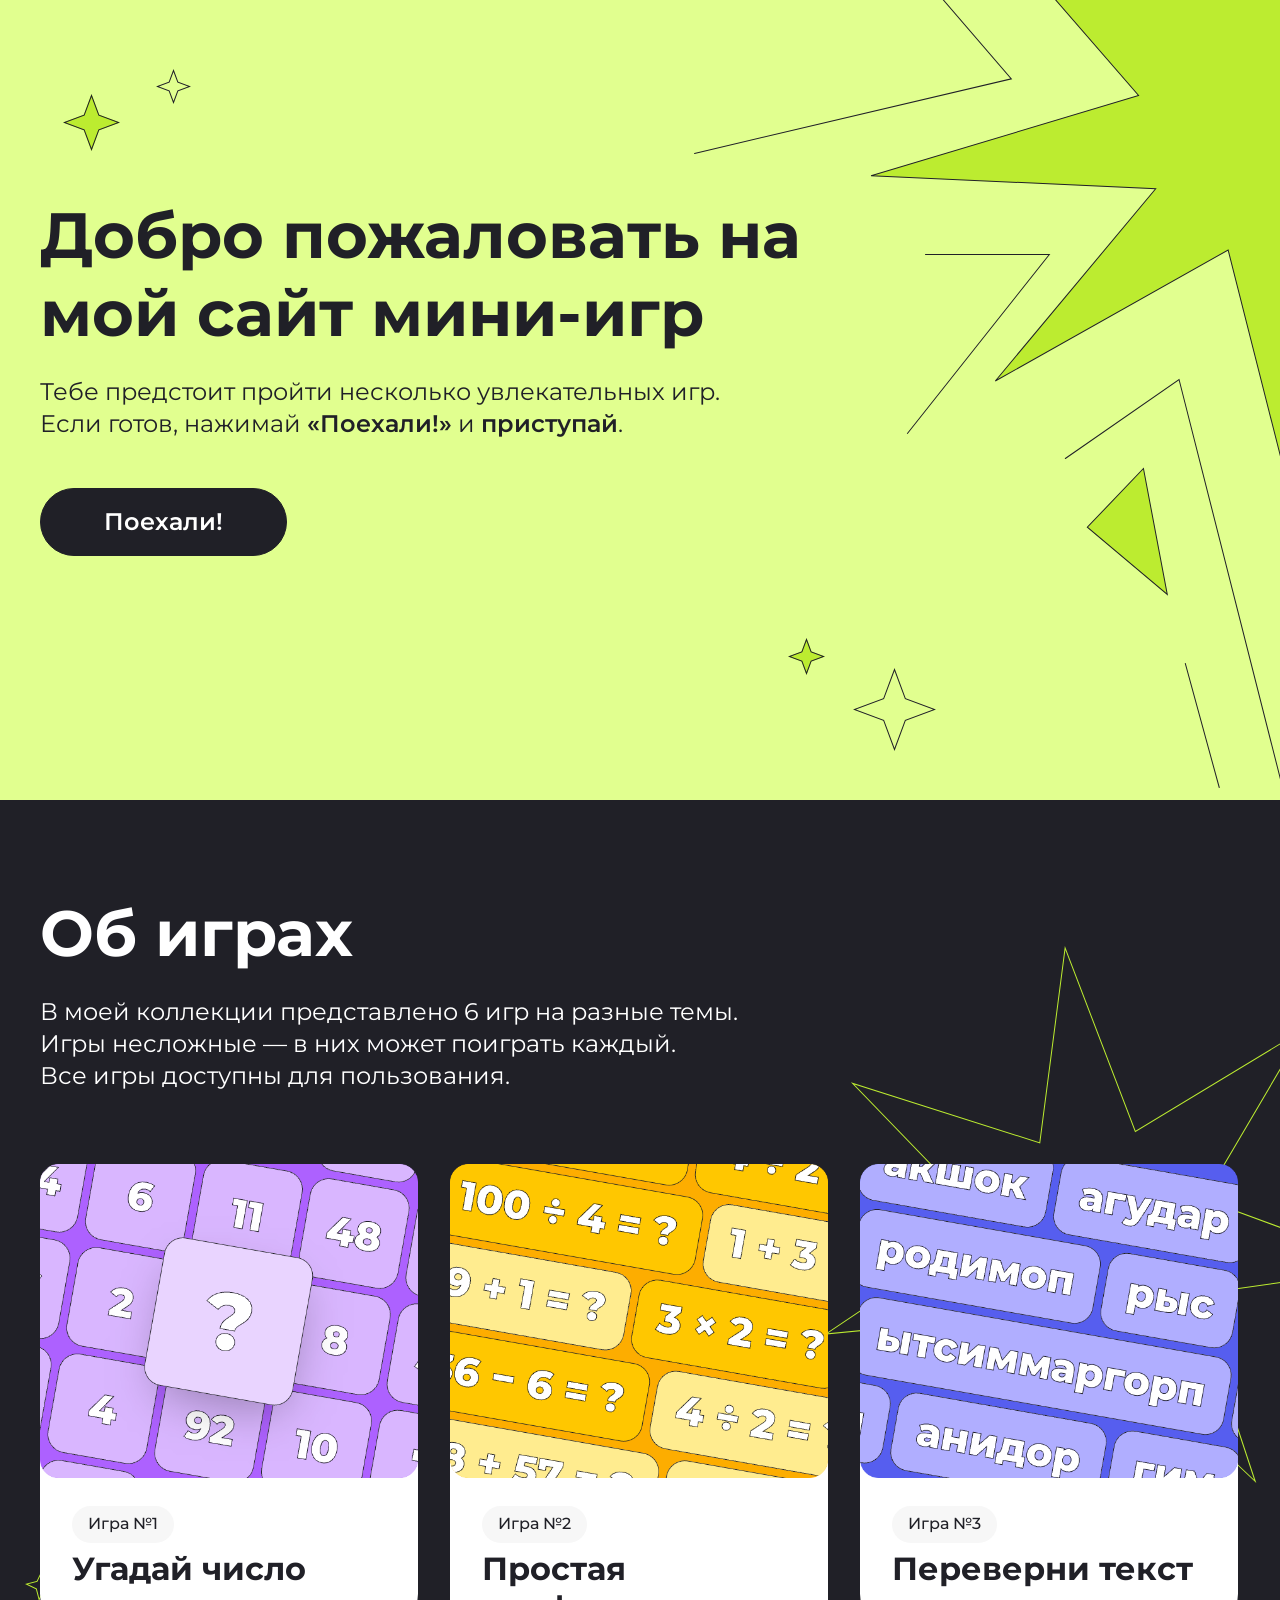
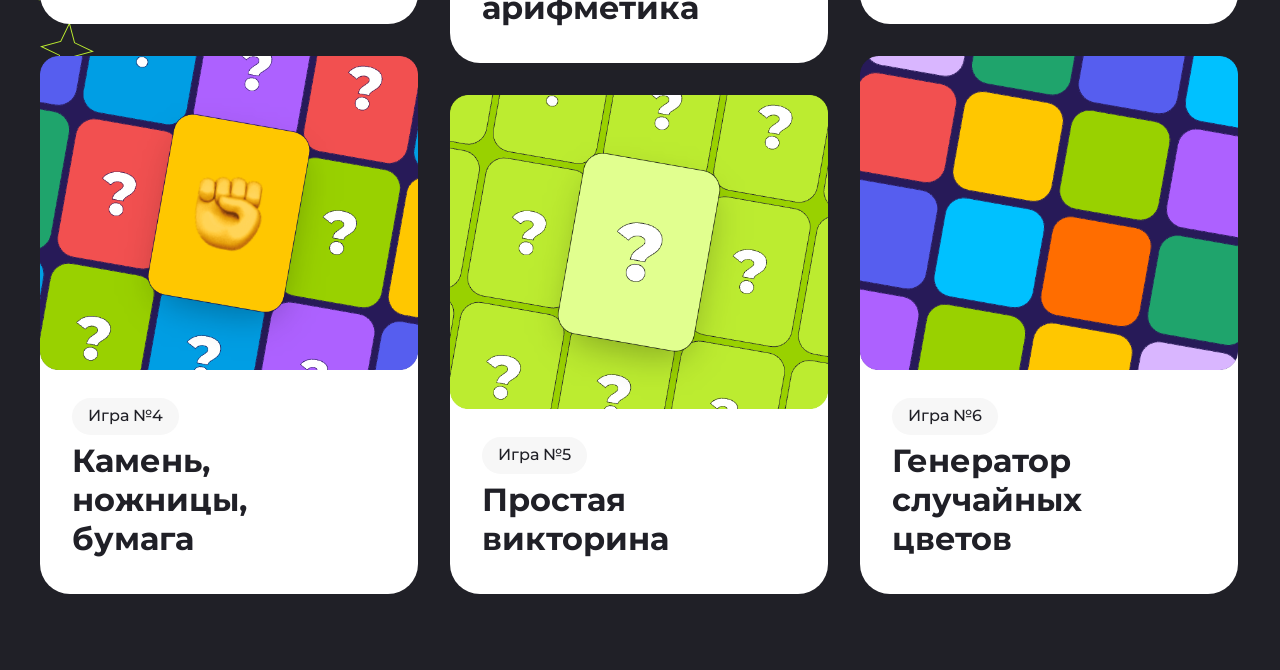
==== index.html @ 0e7d854d "Merge 9e18a3c91cc520e85c35047caecf4ea9551c7eba into f9cd251e40a423008c4b54906bd6c976915d09ab" ====
<!DOCTYPE html>
<html lang="en">

<head>
  <meta charset="UTF-8">
  <meta name="viewport" content="width=device-width, initial-scale=1.0">
  <link rel="stylesheet" type="text/css" href="./styles/style.css">
  <link href="https://fonts.googleapis.com/css2?family=Montserrat:wght@400;500;600&display=swap" rel="stylesheet">
  <title>Game-site</title>
</head>

<body>
  <section class="top center">
    <div class="top__content">
      <img class="top__content-star-1" src="./img/star-1.svg" alt="star">
      <img class="top__content-star-2" src="./img/star-2.svg" alt="star">
      <img class="top__content-star-3" src="./img/star-3.svg" alt="star">
      <img class="top__content-star-4" src="./img/star-4.svg" alt="star">
      <img class="top__content-star-5" src="./img/star-5.svg" alt="star">

      <div class="top__content-mobile">
        <img class="top__content-mobile-star-1" src="./img/mobile-star-1.svg" alt="star">
        <img class="top__content-mobile-star-2" src="./img/mobile-star-2.svg" alt="star">
        <img class="top__content-mobile-star-3" src="./img/mobile-star-3.svg" alt="star">
        <img class="top__content-mobile-star-4" src="./img/mobile-star-4.svg" alt="star">
        <img class="top__content-mobile-star-5" src="./img/mobile-star-5.svg" alt="star">
      </div>
      

      <h1 class="top__content-title">Добро пожаловать на мой сайт мини-игр</h1>
      <p class="top__content-quote">Тебе предстоит пройти несколько увлекательных игр. Если готов, нажимай
        <span class="top__content-quote-bold">«Поехали!»</span> и <span
          class="top__content-quote-bold">приступай</span>.
      </p>
      <div class="top__content-button-container">
        <a class="top__content-button" href="#about-games"> Поехали!</a>
      </div>
    </div>
  </section>

  <section class="about-games center" id="about-games">
    <div class="about-games-star-container">
      <img class="about-games-star-1" src="./img/star-6.svg" alt="star">
      <img class="about-games-star-2" src="./img/star-7.svg" alt="star">
      <img class="about-games-star-3" src="./img/star-8.svg" alt="star">
    </div>


    <div class="about-games__content">
      <h1 class="about-games__content-title">Об играх</h1>
      <p class="about-games__content-quote">В моей коллекции представлено 6 игр на разные темы.<br> Игры несложные — в
        них может поиграть каждый. <br>Все игры доступны для пользования. </p>
      <div class="about-games__cards-container">
        <div class="about-games__cards-container-top">
          <a href="#">
            <article class="about-games__cards-container-item">
              <img class="about-games__cards-container-item-img" src="./img/card-1.png" alt="Image for game card">
              <div class="about-games__cards-container-item-content-container">
                <span class="about-games__cards-container-item-button">Игра №1</span>
                <h3 class="about-games__cards-container-item-title">Угадай число</h3>
              </div>
            </article>
          </a>
          <a href="#">
            <article class="about-games__cards-container-item">
              <img class="about-games__cards-container-item-img" src="./img/card-2.png" alt="Image for game card">
              <div class="about-games__cards-container-item-content-container">
                <span class="about-games__cards-container-item-button">Игра №2</span>
                <h3 class="about-games__cards-container-item-title">Простая арифметика</h3>
              </div>
            </article>
          </a>
          <a href="#">
            <article class="about-games__cards-container-item">
              <img class="about-games__cards-container-item-img" src="./img/card-3.png" alt="Image for game card">
              <div class="about-games__cards-container-item-content-container">
                <span class="about-games__cards-container-item-button">Игра №3</span>
                <h3 class="about-games__cards-container-item-title">Переверни текст</h3>
              </div>
            </article>
          </a>
        </div>
        <div class="about-games__cards-container-bottom">
          <a href="#">
            <article class="about-games__cards-container-item">
              <img class="about-games__cards-container-item-img" src="./img/card-4.png" alt="Image for game card">
              <div class="about-games__cards-container-item-content-container">
                <span class="about-games__cards-container-item-button">Игра №4</span>
                <h3 class="about-games__cards-container-item-title">Камень,<br> ножницы,<br> бумага</h3>
              </div>
            </article>
          </a>
          <a href="#">
            <article class="about-games__cards-container-item">
              <img class="about-games__cards-container-item-img" src="./img/card-5.png" alt="Image for game card">
              <div class="about-games__cards-container-item-content-container">
                <span class="about-games__cards-container-item-button">Игра №5</span>
                <h3 class="about-games__cards-container-item-title">Простая викторина</h3>
              </div>
            </article>
          </a>
          <a href="#">
            <article class="about-games__cards-container-item">
              <img class="about-games__cards-container-item-img" src="./img/card-6.png" alt="Image for game card">
              <div class="about-games__cards-container-item-content-container">
                <span class="about-games__cards-container-item-button">Игра №6</span>
                <h3 class="about-games__cards-container-item-title">Генератор случайных <br>цветов</h3>
              </div>
            </article>
          </a>
        </div>

      </div>
    </div>

  </section>

</body>

</html>
---- styles/style.css ----
* {
  margin: 0;
  padding: 0;
}

body {
  font-family: "Montserrat", sans-serif;
  overflow-x: hidden;
}

.top {
  background-color: rgb(225, 255, 143);
  background-repeat: no-repeat;
  background-position: center;
  background-size: cover;
  height: 800px;
  overflow: auto;
}
.top__content {
  margin-top: 196px;
  width: 768px;
}
.top__content-mobile {
  display: none;
}
.top__content-star-1 {
  position: absolute;
  left: 156px;
  top: 69px;
}
.top__content-star-2 {
  position: absolute;
  left: 63px;
  top: 94px;
}
.top__content-star-3 {
  position: absolute;
  right: 455px;
  bottom: 225px;
}
.top__content-star-4 {
  position: absolute;
  right: 344px;
  bottom: 149px;
}
.top__content-star-5 {
  position: absolute;
  right: -488px;
  top: -333.46px;
}
.top__content-title {
  color: rgb(32, 32, 39);
  font-size: 64px;
  font-weight: 700;
  line-height: 78px;
  letter-spacing: 0px;
  text-align: left;
}
.top__content-quote {
  width: 720px;
  margin-top: 24px;
  color: rgb(32, 32, 39);
  font-size: 24px;
  font-weight: 400;
  line-height: 32px;
  letter-spacing: 0px;
  text-align: left;
}
.top__content-quote-bold {
  font-weight: 600;
}
.top__content-button-container {
  box-sizing: border-box;
  margin-top: 48px;
  width: 247px;
  border: 1px solid rgb(32, 32, 39);
  border-radius: 60px;
  background: rgb(32, 32, 39);
  padding-left: 28px;
  padding-top: 16px;
  padding-right: 28px;
  padding-bottom: 16px;
  display: flex;
  justify-content: center;
  align-items: center;
}
.top__content-button {
  color: rgb(255, 255, 255);
  font-size: 24px;
  font-weight: 600;
  line-height: 141.69%;
  letter-spacing: 0%;
  text-align: center;
  text-decoration: none;
  transition: background-color 0.3s ease, color 0.3s ease;
}
.top__content-button-container:hover {
  background-color: white;
  cursor: url("../img//cursor.svg"), pointer;
}
.top__content-button-container:hover .top__content-button {
  color: black;
}

.center {
  padding-left: calc(50% - 600px);
  padding-right: calc(50% - 600px);
}

.about-games {
  background-color: rgb(32, 32, 39);
  height: 1470px;
  overflow: auto;
}
.about-games-star-container {
  z-index: -2;
}
.about-games-star-1 {
  position: absolute;
  left: 25px;
  top: 1570px;
}
.about-games-star-2 {
  position: absolute;
  left: 40px;
  top: 1622px;
}
.about-games-star-3 {
  position: absolute;
  right: -110px;
  top: 946px;
}
.about-games__content-title {
  margin-top: 94px;
  color: rgb(255, 255, 255);
  font-size: 64px;
  font-weight: 700;
  line-height: 78px;
  letter-spacing: 0px;
  text-align: left;
}
.about-games__content-quote {
  margin-top: 24px;
  width: 788px;
  color: rgb(255, 255, 255);
  font-size: 24px;
  font-weight: 400;
  line-height: 32px;
  letter-spacing: 0px;
  text-align: left;
}
.about-games__cards-container {
  margin-top: 72px;
  display: flex;
  flex-direction: column;
  justify-content: space-between;
  z-index: 2;
  position: relative;
}
.about-games__cards-container-top {
  display: flex;
  flex-direction: row;
  -moz-column-gap: 32px;
       column-gap: 32px;
  align-items: flex-start;
}
.about-games__cards-container-bottom {
  margin-top: -7px;
  display: flex;
  flex-direction: row;
  -moz-column-gap: 32px;
       column-gap: 32px;
  align-items: flex-end;
}
.about-games__cards-container a {
  text-decoration: none;
}
.about-games__cards-container-item {
  width: 378px;
  border-radius: 30px;
  background-color: white;
  transition: transform 0.3s ease;
}
.about-games__cards-container-item-img {
  width: 378px;
  height: 314px;
}
.about-games__cards-container-item-content-container {
  padding: 32px 32px 36px 32px;
}
.about-games__cards-container-item-button {
  height: 36px;
  box-sizing: border-box;
  border-radius: 52.58px;
  background: rgb(247, 247, 247);
  padding: 8px 16px 10px 16px;
  border: none;
  color: rgb(32, 32, 39);
  font-family: inherit;
  font-size: 16px;
  font-weight: 500;
  line-height: 110%;
  letter-spacing: 0px;
  align-items: center;
}
.about-games__cards-container-item-title {
  margin-top: 16px;
  color: rgb(32, 32, 39);
  font-size: 32px;
  font-weight: 700;
  line-height: 39px;
  letter-spacing: 0px;
  text-align: left;
}
.about-games__cards-container-item:hover {
  transform: scale(1.05);
  z-index: 3;
}

@media (max-width: 767px) {
  .center {
    padding-left: 16px;
    padding-right: 16px;
  }
  .top {
    height: 700px;
    display: flex;
    justify-content: center;
    margin-top: 0;
    position: relative;
    overflow-x: hidden;
  }
  .top__content {
    width: 343px;
    display: flex;
    flex-direction: column;
    align-items: center;
    margin-top: 147px;
  }
  .top__content-mobile {
    display: block;
  }
  .top__content-mobile-star-1 {
    position: absolute;
    left: 37px;
    top: 97px;
  }
  .top__content-mobile-star-2 {
    position: absolute;
    left: 91px;
    top: 64px;
  }
  .top__content-mobile-star-3 {
    position: absolute;
    right: 86px;
    bottom: 125px;
  }
  .top__content-mobile-star-4 {
    position: absolute;
    right: 34px;
    bottom: 79px;
  }
  .top__content-mobile-star-5 {
    position: absolute;
    right: -86px;
    top: -86px;
  }
  .top__content-button-container {
    margin-top: 36px;
  }
  .top__content-star-1 {
    display: none;
  }
  .top__content-star-2 {
    display: none;
  }
  .top__content-star-3 {
    display: none;
  }
  .top__content-star-4 {
    display: none;
  }
  .top__content-star-5 {
    display: none;
  }
  .top__content-title {
    width: 262px;
    color: rgb(32, 32, 39);
    font-size: 40px;
    font-weight: 700;
    line-height: 49px;
    letter-spacing: 0px;
    text-align: center;
  }
  .top__content-quote {
    width: 296px;
    color: rgb(32, 32, 39);
    font-size: 16px;
    font-weight: 400;
    line-height: 20px;
    letter-spacing: 0px;
    text-align: center;
  }
  .top__content-button-container {
    width: 285px;
  }
  .top__content-button {
    color: rgb(255, 255, 255);
    font-size: 16px;
    font-weight: 600;
    line-height: 141.69%;
    letter-spacing: 0%;
    text-align: center;
  }
  .about-games {
    display: none;
  }
}/*# sourceMappingURL=style.css.map */
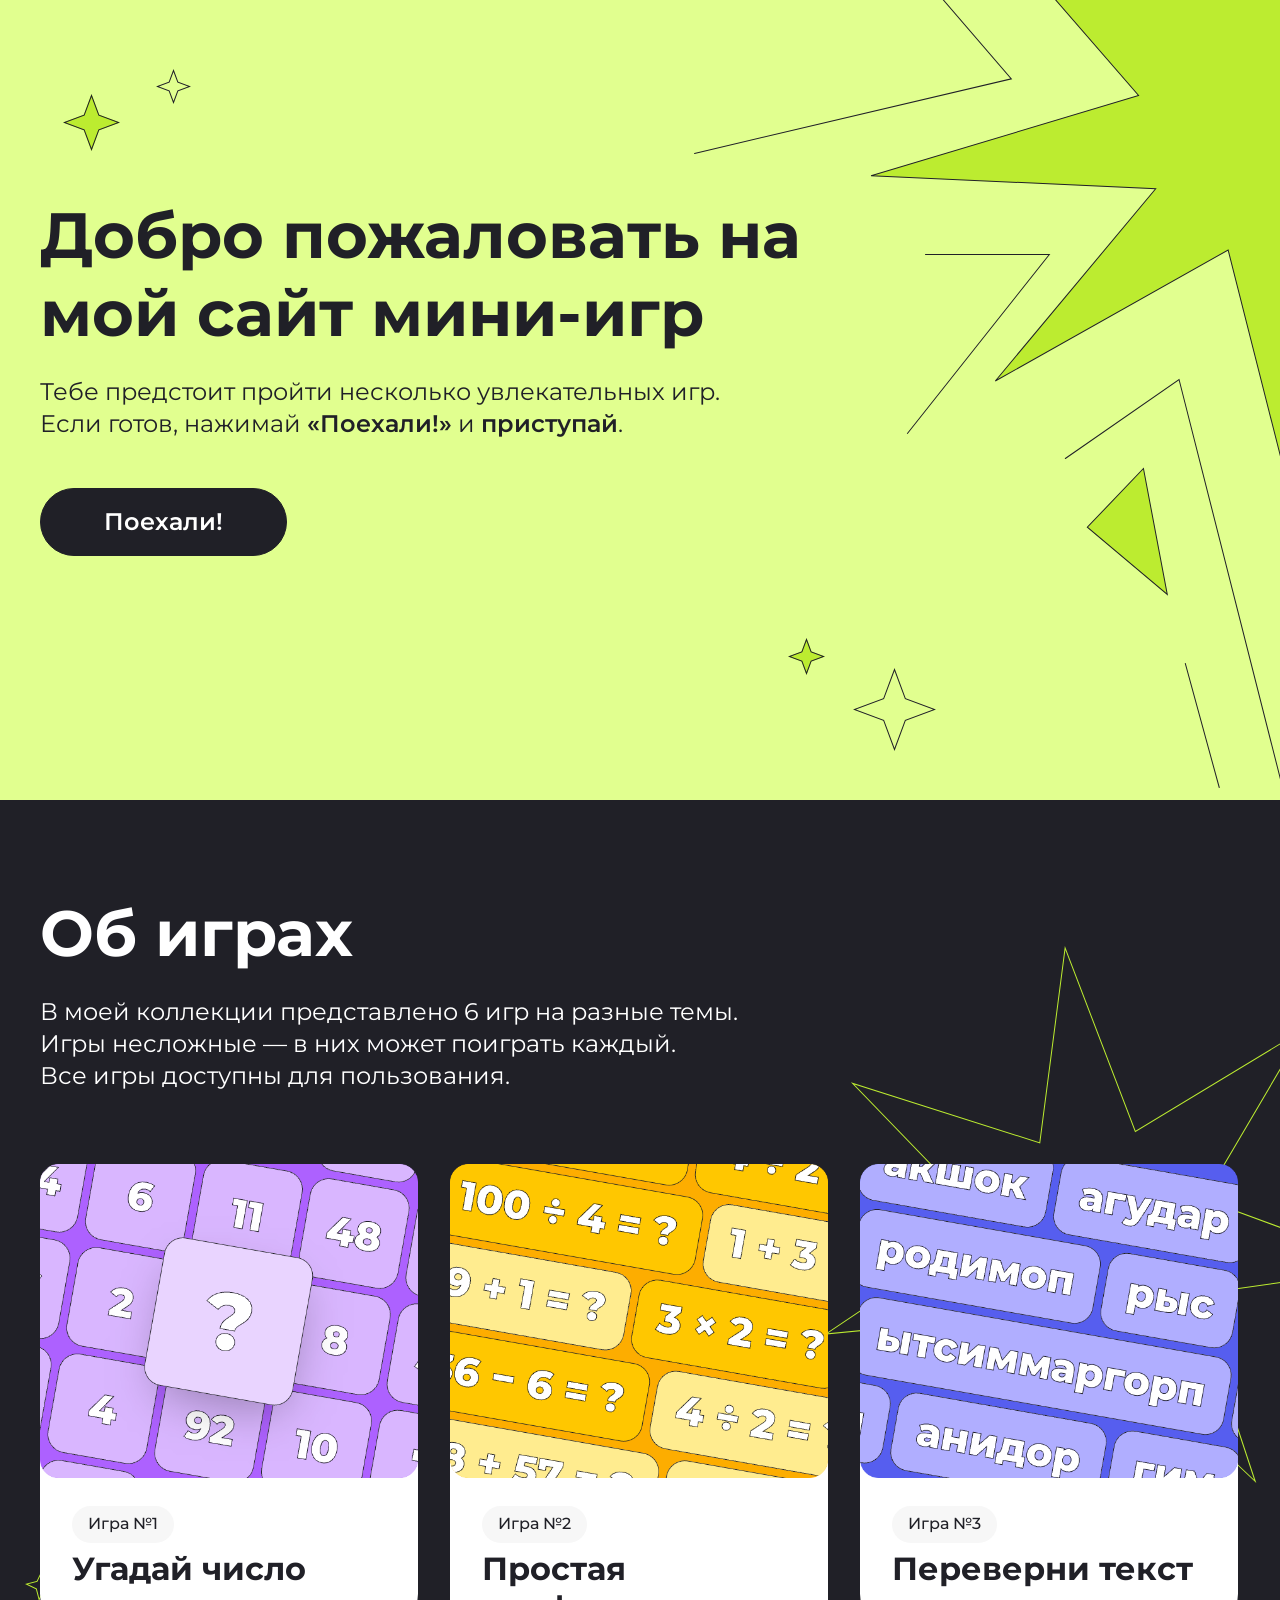
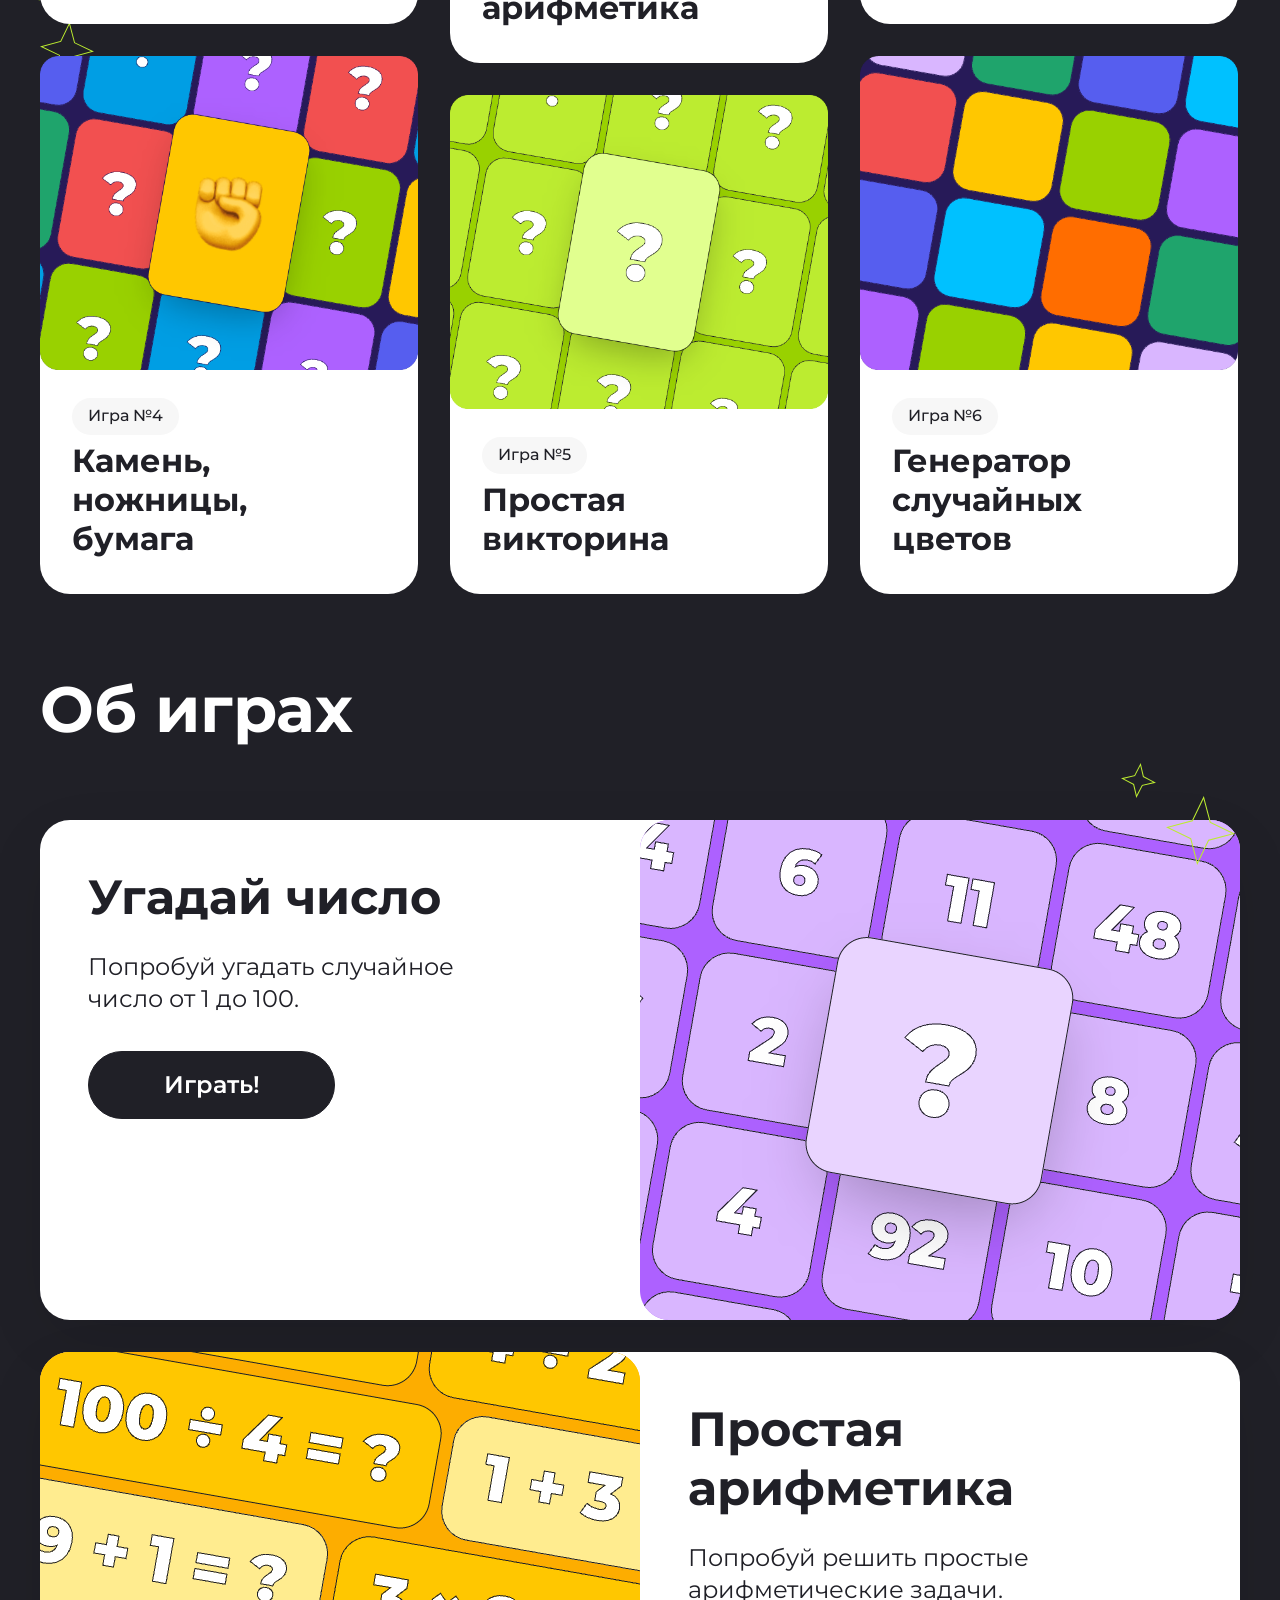
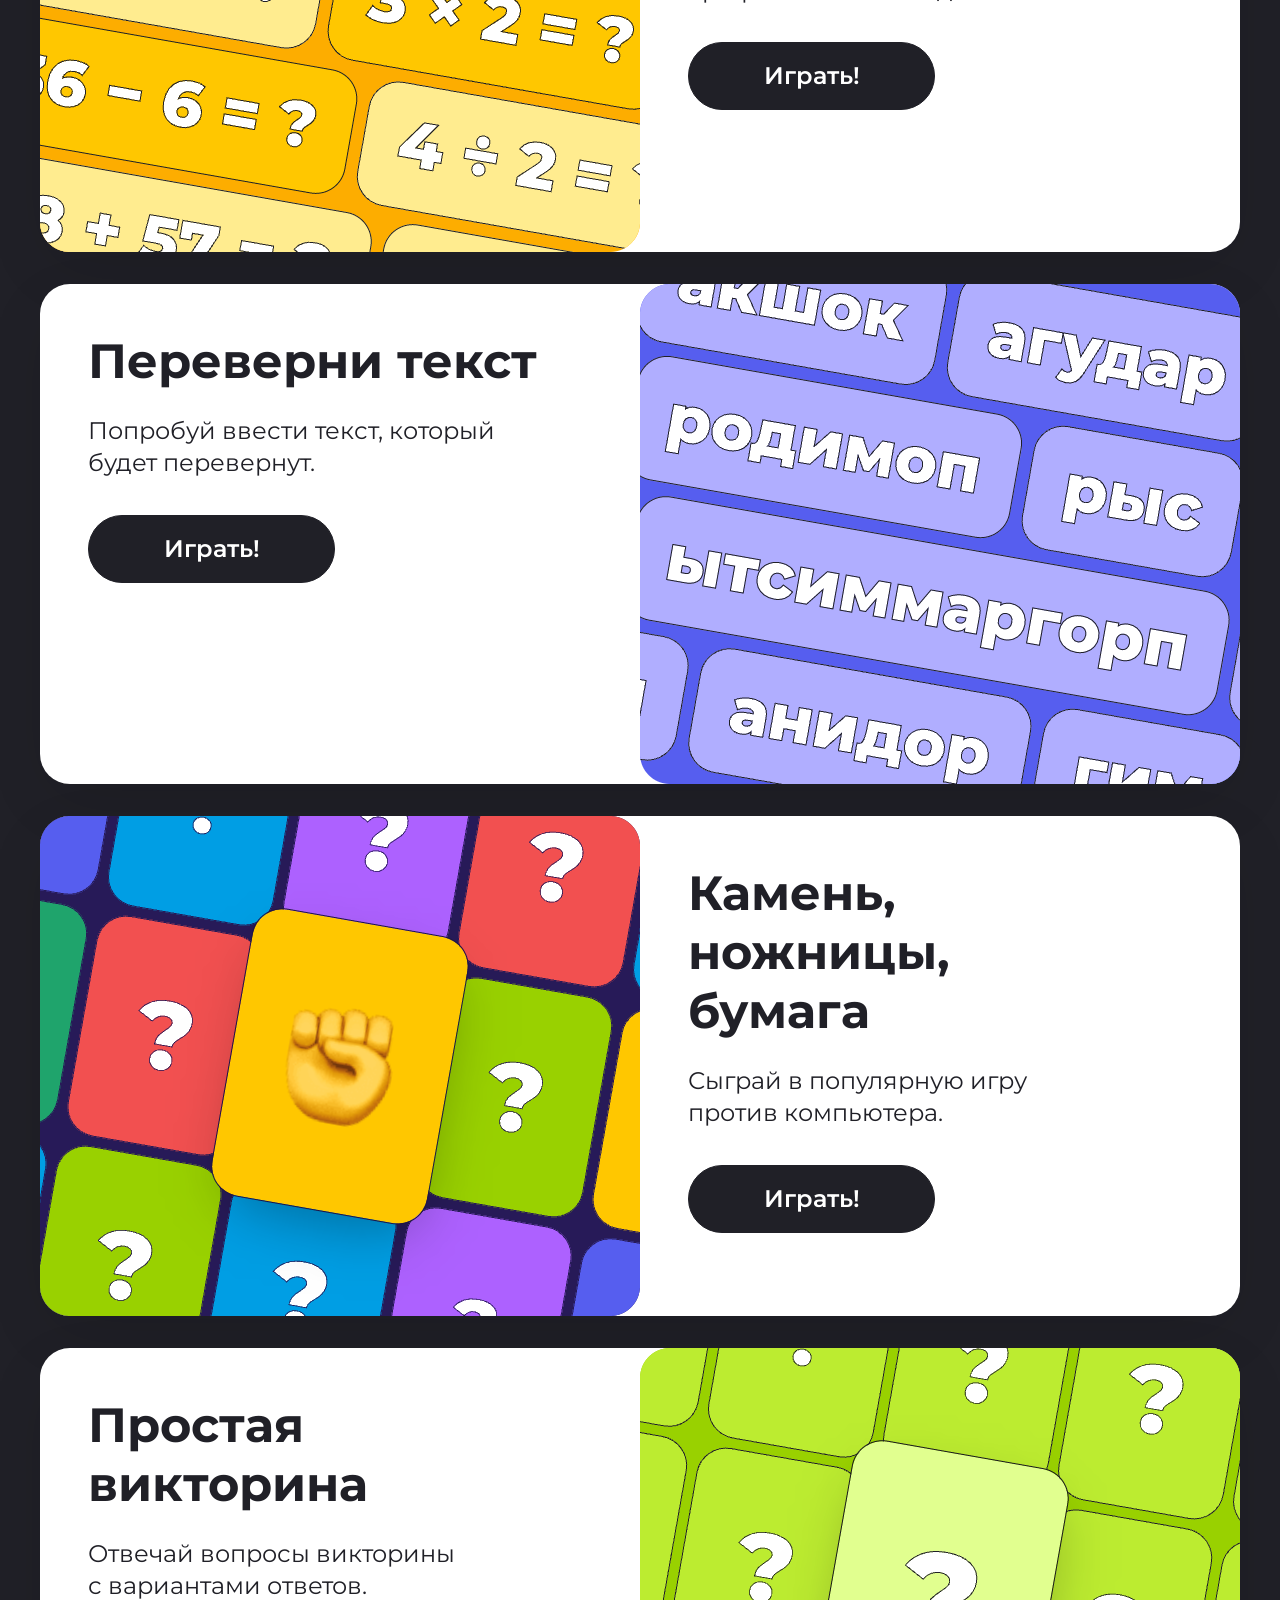
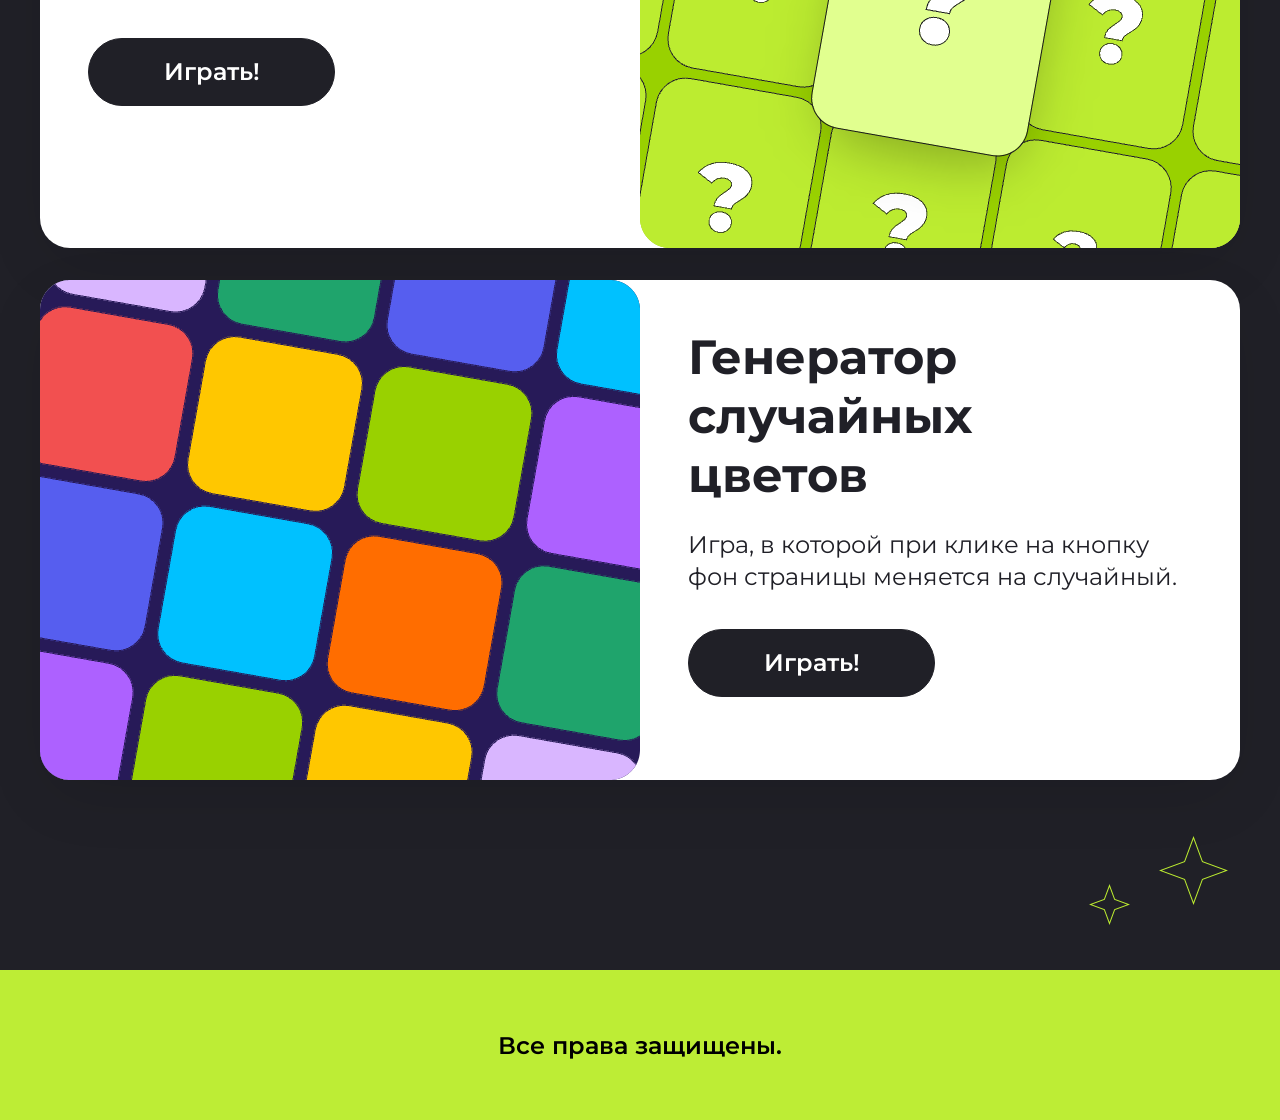
==== commit e0d0935b: "Merge d1a90ffe8132e8b745bcd722f481a5a4e653f0f1 into f9cd251e40a423008c4b54906bd6c976915d09ab" ====
--- a/index.html
+++ b/index.html
@@ -25,7 +25,7 @@
         <img class="top__content-mobile-star-4" src="./img/mobile-star-4.svg" alt="star">
         <img class="top__content-mobile-star-5" src="./img/mobile-star-5.svg" alt="star">
       </div>
-      
+
 
       <h1 class="top__content-title">Добро пожаловать на мой сайт мини-игр</h1>
       <p class="top__content-quote">Тебе предстоит пройти несколько увлекательных игр. Если готов, нажимай
@@ -52,7 +52,7 @@
         них может поиграть каждый. <br>Все игры доступны для пользования. </p>
       <div class="about-games__cards-container">
         <div class="about-games__cards-container-top">
-          <a href="#">
+          <a href="#guess-the-number">
             <article class="about-games__cards-container-item">
               <img class="about-games__cards-container-item-img" src="./img/card-1.png" alt="Image for game card">
               <div class="about-games__cards-container-item-content-container">
@@ -61,7 +61,9 @@
               </div>
             </article>
           </a>
-          <a href="#">
+
+
+          <a href="#simple-arithmetic">
             <article class="about-games__cards-container-item">
               <img class="about-games__cards-container-item-img" src="./img/card-2.png" alt="Image for game card">
               <div class="about-games__cards-container-item-content-container">
@@ -70,7 +72,9 @@
               </div>
             </article>
           </a>
-          <a href="#">
+
+
+          <a href="#reverse-text">
             <article class="about-games__cards-container-item">
               <img class="about-games__cards-container-item-img" src="./img/card-3.png" alt="Image for game card">
               <div class="about-games__cards-container-item-content-container">
@@ -80,8 +84,10 @@
             </article>
           </a>
         </div>
+
+
         <div class="about-games__cards-container-bottom">
-          <a href="#">
+          <a href="#rock-paper-scissors">
             <article class="about-games__cards-container-item">
               <img class="about-games__cards-container-item-img" src="./img/card-4.png" alt="Image for game card">
               <div class="about-games__cards-container-item-content-container">
@@ -90,7 +96,9 @@
               </div>
             </article>
           </a>
-          <a href="#">
+
+
+          <a href="#simple-quiz">
             <article class="about-games__cards-container-item">
               <img class="about-games__cards-container-item-img" src="./img/card-5.png" alt="Image for game card">
               <div class="about-games__cards-container-item-content-container">
@@ -99,7 +107,9 @@
               </div>
             </article>
           </a>
-          <a href="#">
+
+
+          <a href="#color-generator">
             <article class="about-games__cards-container-item">
               <img class="about-games__cards-container-item-img" src="./img/card-6.png" alt="Image for game card">
               <div class="about-games__cards-container-item-content-container">
@@ -115,6 +125,99 @@
 
   </section>
 
+  <section class="mini-games center">
+
+
+       <img class="mini-games-star-1" src="./img/star-9.svg" alt="star">
+      <img class="mini-games-star-2" src="./img/star-10.svg" alt="star">
+      <img class="mini-games-star-3" src="./img/star-11.svg" alt="star">
+      <img class="mini-games-star-4" src="./img/star-12.svg" alt="star">
+
+    <h1 class="mini-games__content-title">Об играх</h1>
+    <div class="mini-games__cards-container">
+
+
+      <article class="mini-games__cards-container-item" id="guess-the-number">
+        <div class="mini-games__cards-container-item-content">
+          <h2 class="mini-games__cards-container-item-content-title">Угадай число</h2>
+          <span class="mini-games__cards-container-item-content-description">Попробуй угадать случайное<br> число от 1
+            до 100.</span>
+          <div class="mini-games__cards-container-item-content-button-container">
+            <a class="mini-games__cards-container-item-content-button" href="#about-games">Играть!</a>
+          </div>
+        </div>
+        <img class="mini-games__cards-container-item-img" src="./img/card-1.png" alt="Image for game card">
+      </article>
+
+
+       <article class="mini-games__cards-container-item card-content-right" id="simple-arithmetic">
+        <div class="mini-games__cards-container-item-content">
+          <h2 class="mini-games__cards-container-item-content-title">Простая<br>арифметика</h2>
+          <span class="mini-games__cards-container-item-content-description">Попробуй решить простые<br>арифметические задачи.</span>
+          <div class="mini-games__cards-container-item-content-button-container">
+            <a class="mini-games__cards-container-item-content-button" href="#about-games">Играть!</a>
+          </div>
+        </div>
+        <img class="mini-games__cards-container-item-img" src="./img/card-2.png" alt="Image for game card">
+      </article>
+
+
+       <article class="mini-games__cards-container-item" id="reverse-text">
+        <div class="mini-games__cards-container-item-content">
+          <h2 class="mini-games__cards-container-item-content-title">Переверни текст</h2>
+          <span class="mini-games__cards-container-item-content-description">Попробуй ввести текст, который<br> будет перевернут.</span>
+          <div class="mini-games__cards-container-item-content-button-container">
+            <a class="mini-games__cards-container-item-content-button" href="#about-games">Играть!</a>
+          </div>
+        </div>
+        <img class="mini-games__cards-container-item-img" src="./img/card-3.png" alt="Image for game card">
+      </article>
+
+
+      <article class="mini-games__cards-container-item" id="rock-paper-scissors">
+        <div class="mini-games__cards-container-item-content">
+          <h2 class="mini-games__cards-container-item-content-title">Камень,<br>ножницы,<br>бумага</h2>
+          <span class="mini-games__cards-container-item-content-description">Сыграй в популярную игру<br>против компьютера.</span>
+          <div class="mini-games__cards-container-item-content-button-container">
+            <a class="mini-games__cards-container-item-content-button" href="#about-games">Играть!</a>
+          </div>
+        </div>
+        <img class="mini-games__cards-container-item-img" src="./img/card-4.png" alt="Image for game card">
+      </article>
+
+
+       <article class="mini-games__cards-container-item" id="simple-quiz">
+        <div class="mini-games__cards-container-item-content">
+          <h2 class="mini-games__cards-container-item-content-title">Простая<br> викторина</h2>
+          <span class="mini-games__cards-container-item-content-description">Отвечай вопросы викторины<br> с вариантами ответов.</span>
+          <div class="mini-games__cards-container-item-content-button-container">
+            <a class="mini-games__cards-container-item-content-button" href="#about-games">Играть!</a>
+          </div>
+        </div>
+        <img class="mini-games__cards-container-item-img" src="./img/card-5.png" alt="Image for game card">
+      </article>
+
+
+      <article class="mini-games__cards-container-item" id="color-generator">
+        <div class="mini-games__cards-container-item-content">
+          <h2 class="mini-games__cards-container-item-content-title">Генератор<br>случайных<br>цветов</h2>
+          <span class="mini-games__cards-container-item-content-description">Игра, в которой при клике на кнопку<br>фон страницы меняется на случайный.</span>
+          <div class="mini-games__cards-container-item-content-button-container">
+            <a class="mini-games__cards-container-item-content-button" href="#about-games">Играть!</a>
+          </div>
+        </div>
+        <img class="mini-games__cards-container-item-img" src="./img/card-6.png" alt="Image for game card">
+      </article>
+
+
+    </div>
+  </section>
+
+
+  <footer class="footer">
+      <span class="footer__span">Все права защищены.</span>
+  </footer>
+
 </body>
 
 </html>
--- a/styles/style.css
+++ b/styles/style.css
@@ -217,6 +217,132 @@
   z-index: 3;
 }
 
+.mini-games {
+  background-color: rgb(32, 32, 39);
+  height: 3500px;
+  overflow: auto;
+  position: relative;
+}
+.mini-games-star-1 {
+  position: absolute;
+  right: 124px;
+  top: 93px;
+}
+.mini-games-star-2 {
+  position: absolute;
+  right: 45px;
+  top: 126px;
+}
+.mini-games-star-3 {
+  position: absolute;
+  right: 150px;
+  bottom: 45px;
+}
+.mini-games-star-4 {
+  position: absolute;
+  right: 52px;
+  bottom: 65px;
+}
+.mini-games__content-title {
+  margin-top: 46 px;
+  color: rgb(255, 255, 255);
+  font-size: 64px;
+  font-weight: 700;
+  line-height: 78px;
+  letter-spacing: 0px;
+  text-align: left;
+}
+.mini-games__cards-container {
+  margin-top: 72px;
+  display: flex;
+  flex-direction: column;
+  gap: 32px;
+}
+.mini-games__cards-container-item {
+  height: 500px;
+  background-color: white;
+  border-radius: 30px;
+  box-shadow: 0px 20px 67px -12px rgba(0, 0, 0, 0.13);
+  display: flex;
+  flex-direction: row;
+  justify-content: flex-start;
+  align-items: flex-start;
+  padding: 0px;
+}
+.mini-games__cards-container-item:nth-child(even) {
+  flex-direction: row-reverse;
+}
+.mini-games__cards-container-item-content {
+  padding: 48px;
+  width: 600px;
+  box-sizing: border-box;
+}
+.mini-games__cards-container-item-content-title {
+  color: rgb(32, 32, 39);
+  font-size: 48px;
+  font-weight: 700;
+  line-height: 59px;
+  letter-spacing: 0px;
+  text-align: left;
+  margin-bottom: 24px;
+}
+.mini-games__cards-container-item-content-description {
+  color: rgb(32, 32, 39);
+  font-size: 24px;
+  font-weight: 400;
+  line-height: 32px;
+  letter-spacing: 0px;
+  text-align: left;
+}
+.mini-games__cards-container-item-content-button-container {
+  box-sizing: border-box;
+  margin-top: 36px;
+  width: 247px;
+  border: 1px solid rgb(32, 32, 39);
+  border-radius: 60px;
+  background: rgb(32, 32, 39);
+  padding-left: 28px;
+  padding-top: 16px;
+  padding-right: 28px;
+  padding-bottom: 16px;
+  display: flex;
+  justify-content: center;
+  align-items: center;
+}
+.mini-games__cards-container-item-content-button {
+  color: rgb(255, 255, 255);
+  font-size: 24px;
+  font-weight: 600;
+  line-height: 141.69%;
+  letter-spacing: 0%;
+  text-align: center;
+  text-decoration: none;
+  transition: background-color 0.3s ease, color 0.3s ease;
+}
+.mini-games__cards-container-item-content-button-container:hover {
+  background-color: white;
+}
+.mini-games__cards-container-item-content-button-container:hover .mini-games__cards-container-item-content-button {
+  color: black;
+}
+
+.footer {
+  background: rgb(189, 237, 53);
+  height: 150px;
+  display: flex;
+  justify-content: center;
+  align-items: center;
+  text-align: center;
+}
+.footer__span {
+  color: rgb(0, 0, 0);
+  font-size: 24px;
+  font-weight: 600;
+  line-height: 29px;
+  letter-spacing: 0px;
+  text-align: center;
+}
+
 @media (max-width: 767px) {
   .center {
     padding-left: 16px;
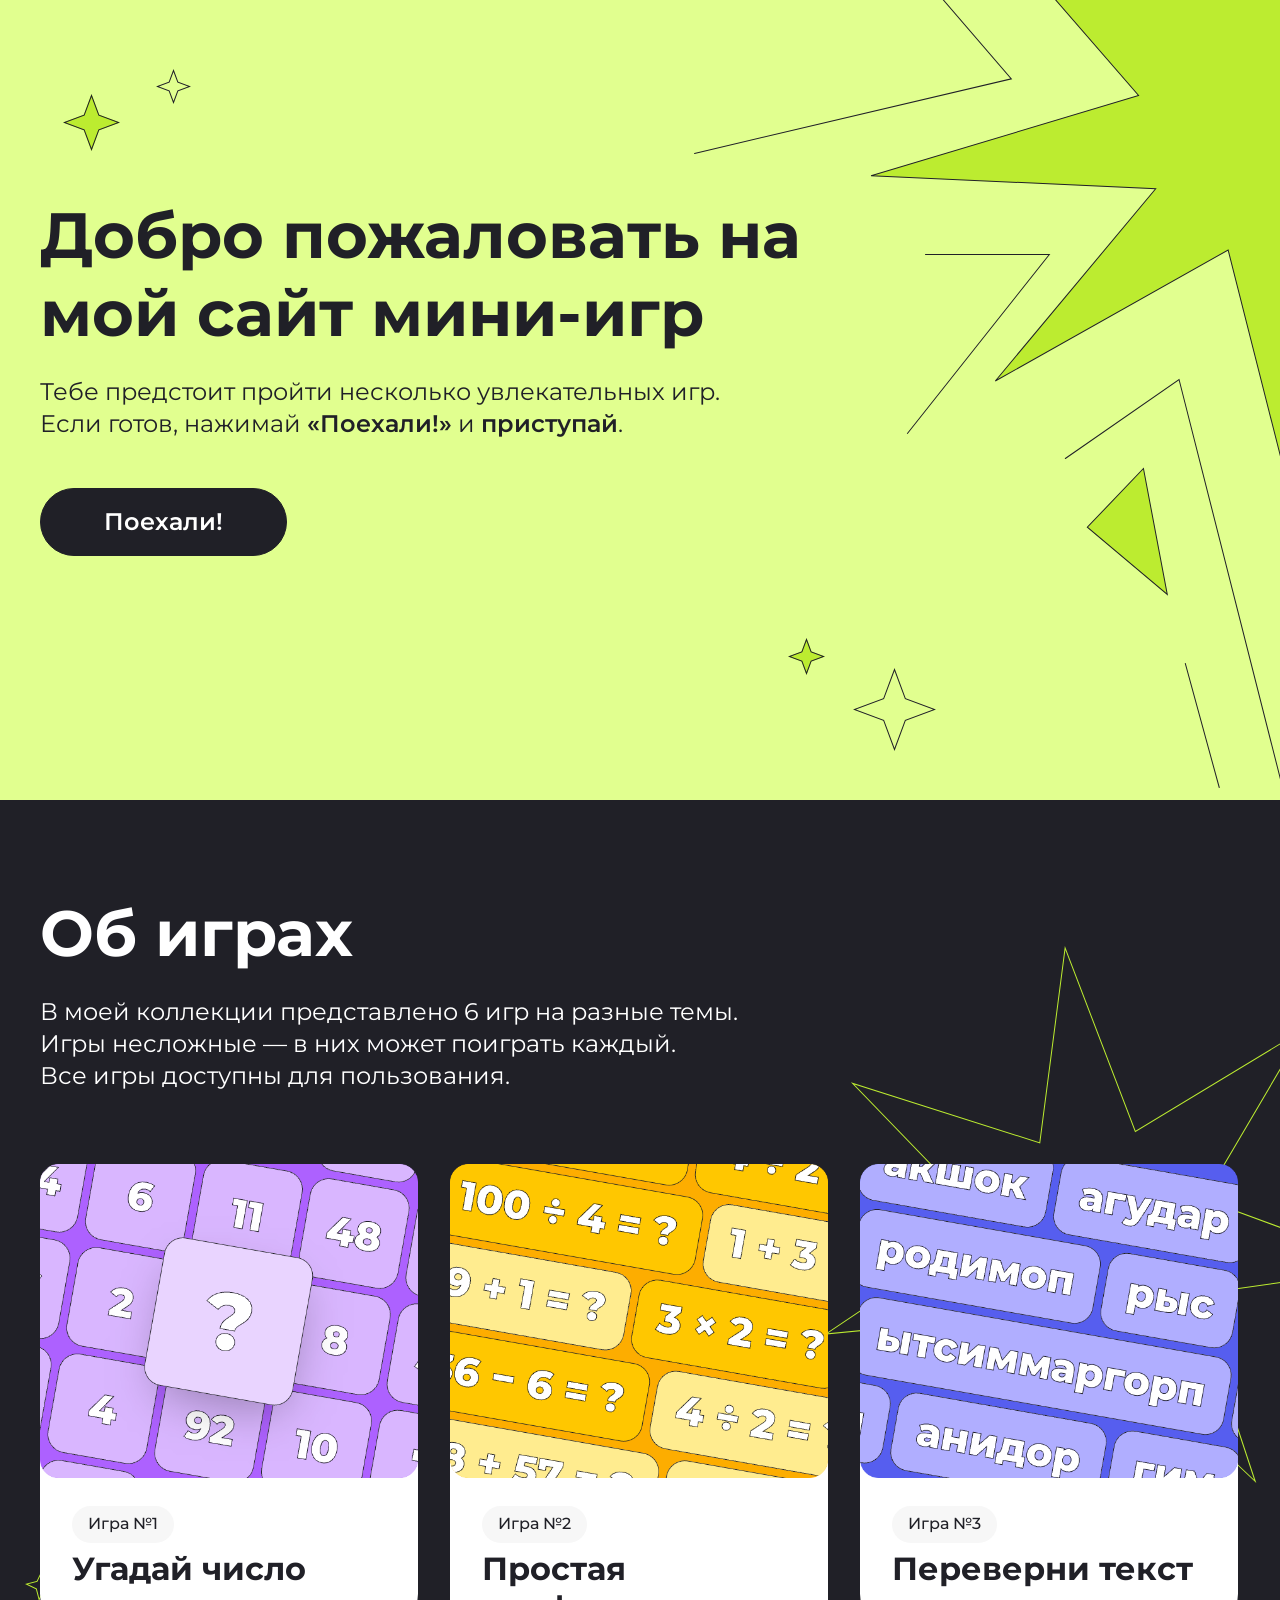
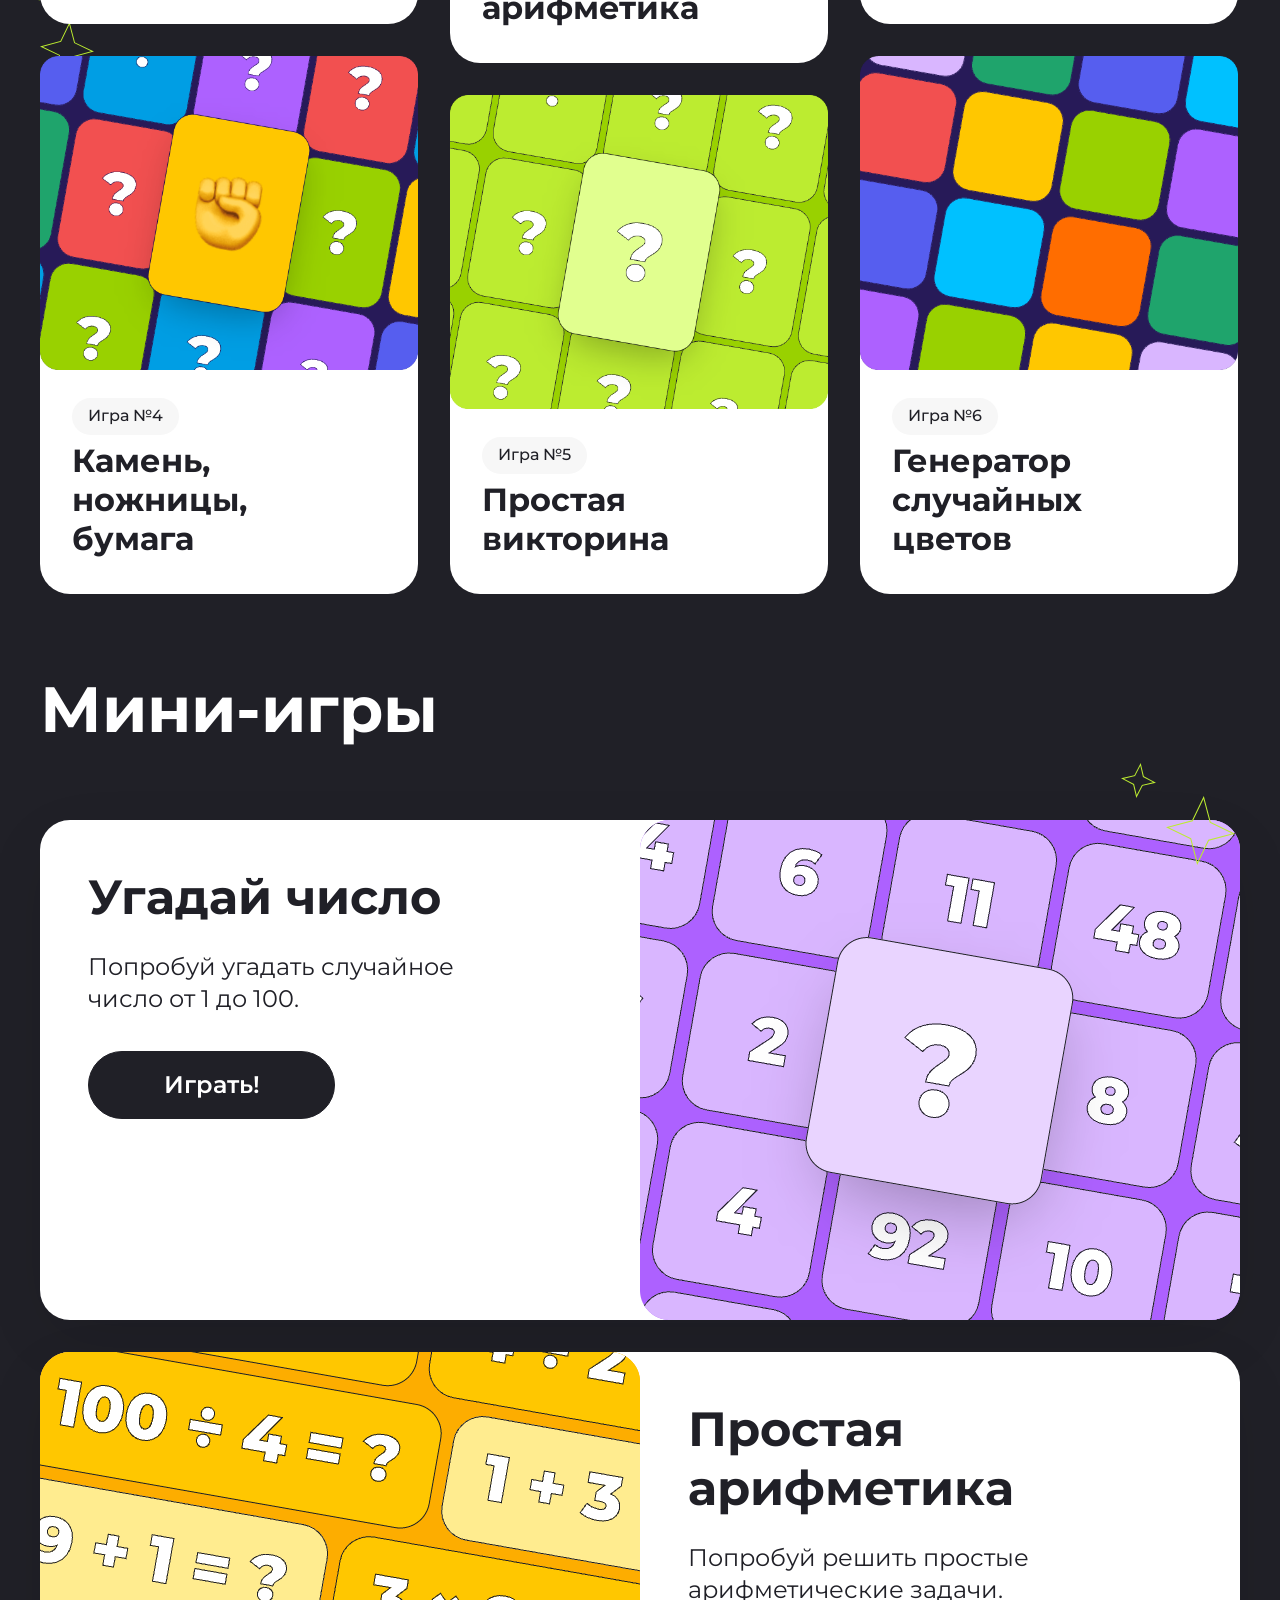
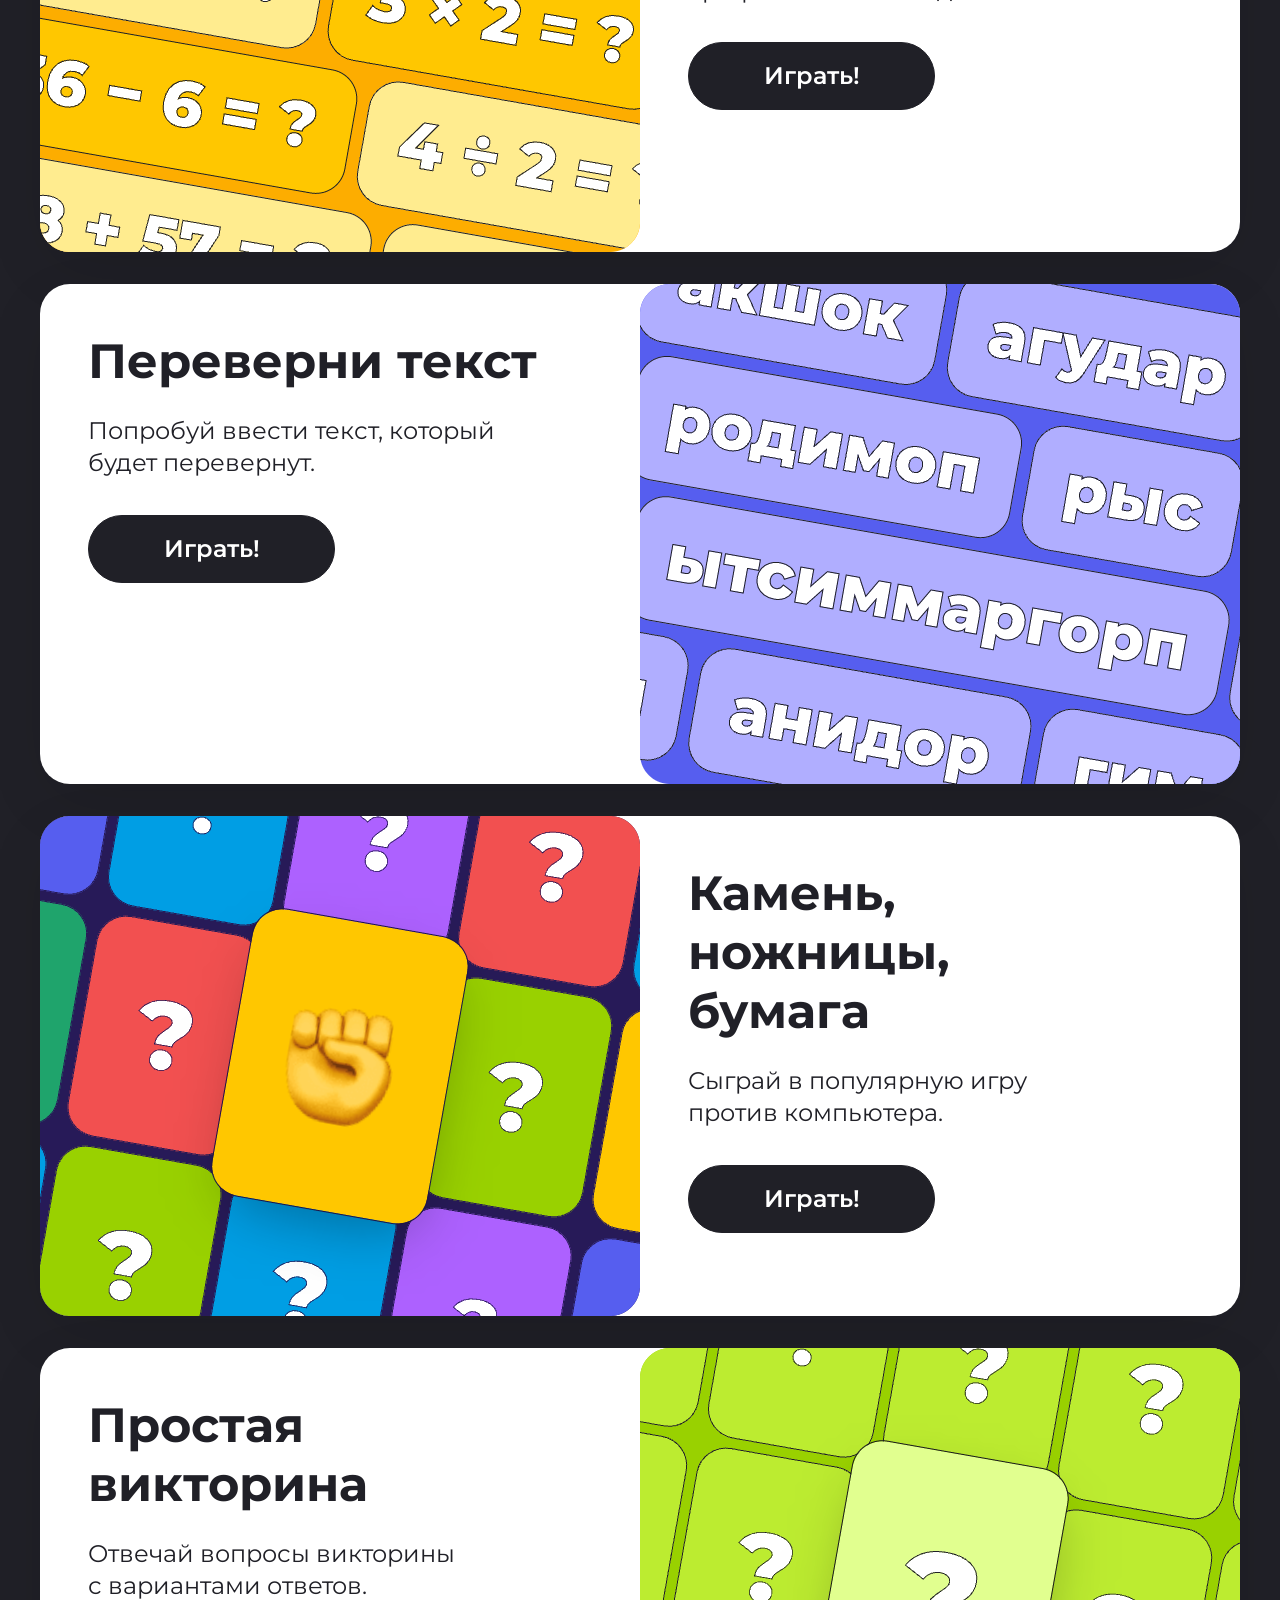
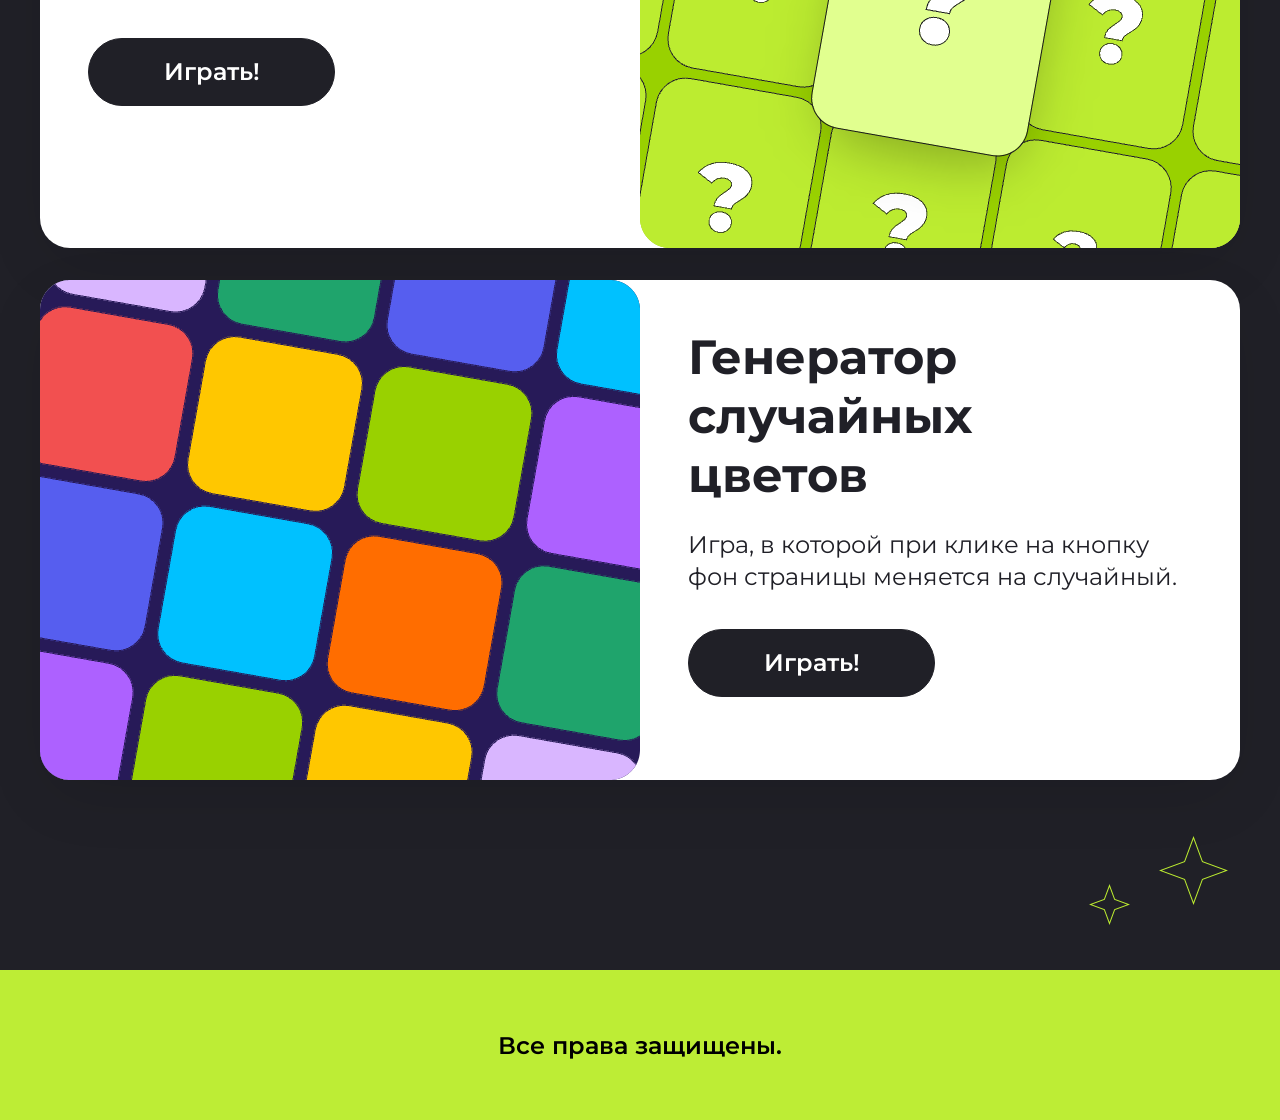
==== commit 66259eb4: "Merge 5fcda113872a855fde83abe676c6b6e41e483e93 into f9cd251e40a423008c4b54906bd6c976915d09ab" ====
--- a/index.html
+++ b/index.html
@@ -133,7 +133,7 @@
       <img class="mini-games-star-3" src="./img/star-11.svg" alt="star">
       <img class="mini-games-star-4" src="./img/star-12.svg" alt="star">
 
-    <h1 class="mini-games__content-title">Об играх</h1>
+    <h1 class="mini-games__content-title">Мини-игры</h1>
     <div class="mini-games__cards-container">
 
 
@@ -201,7 +201,7 @@
       <article class="mini-games__cards-container-item" id="color-generator">
         <div class="mini-games__cards-container-item-content">
           <h2 class="mini-games__cards-container-item-content-title">Генератор<br>случайных<br>цветов</h2>
-          <span class="mini-games__cards-container-item-content-description">Игра, в которой при клике на кнопку<br>фон страницы меняется на случайный.</span>
+          <span class="mini-games__cards-container-item-content-description">Игра, в которой при клике на кнопку фон страницы меняется на случайный.</span>
           <div class="mini-games__cards-container-item-content-button-container">
             <a class="mini-games__cards-container-item-content-button" href="#about-games">Играть!</a>
           </div>
--- a/styles/style.css
+++ b/styles/style.css
@@ -441,4 +441,117 @@
   .about-games {
     display: none;
   }
+  .mini-games {
+    position: relative;
+    height: auto;
+  }
+  .mini-games-star-1 {
+    display: none;
+  }
+  .mini-games-star-2 {
+    display: none;
+  }
+  .mini-games-star-3 {
+    display: none;
+  }
+  .mini-games-star-4 {
+    display: none;
+  }
+  .mini-games__content-title {
+    margin-top: 48px;
+    color: rgb(255, 255, 255);
+    font-size: 40px;
+    font-weight: 700;
+    line-height: 49px;
+    letter-spacing: 0px;
+    text-align: left;
+  }
+  .mini-games__cards-container {
+    margin-top: 48px;
+    gap: 24px;
+    margin-bottom: 10px;
+  }
+  .mini-games__cards-container-item {
+    box-sizing: border-box;
+    background-color: white;
+    border-radius: 28px;
+    box-shadow: 0px 20px 67px -12px rgba(0, 0, 0, 0.13);
+    display: flex;
+    flex-direction: column-reverse;
+    padding: 0px;
+    height: auto;
+  }
+  .mini-games__cards-container-item:nth-child(even) {
+    flex-direction: column-reverse;
+  }
+  .mini-games__cards-container-item-img {
+    width: 100%;
+    height: 285px;
+  }
+  .mini-games__cards-container-item-content {
+    padding-left: 29px;
+    padding-right: 29px;
+    padding-top: 29px;
+    padding-bottom: 32px;
+    width: 343px;
+    box-sizing: border-box;
+  }
+  .mini-games__cards-container-item-content-title {
+    color: rgb(32, 32, 39);
+    font-size: 32px;
+    font-weight: 700;
+    line-height: 39px;
+    letter-spacing: 0px;
+    text-align: left;
+    margin-bottom: 16px;
+  }
+  .mini-games__cards-container-item-content-description {
+    color: rgb(0, 0, 0);
+    font-size: 16px;
+    font-weight: 400;
+    line-height: 20px;
+    letter-spacing: 0px;
+    text-align: left;
+  }
+  .mini-games__cards-container-item-content-button-container {
+    box-sizing: border-box;
+    margin-top: 32px;
+    width: 285px;
+    border: 1px solid rgb(32, 32, 39);
+    border-radius: 60px;
+    background: rgb(32, 32, 39);
+    padding-left: 28px;
+    padding-top: 16px;
+    padding-right: 28px;
+    padding-bottom: 16px;
+    display: flex;
+    justify-content: center;
+    align-items: center;
+  }
+  .mini-games__cards-container-item-content-button {
+    color: rgb(255, 255, 255);
+    font-size: 16px;
+    font-weight: 600;
+    line-height: 141.69%;
+    letter-spacing: 0%;
+    text-align: center;
+    transition: none;
+  }
+  .mini-games__cards-container-item-content-button-container:hover {
+    background: rgb(32, 32, 39);
+  }
+  .mini-games__cards-container-item-content-button-container:hover .mini-games__cards-container-item-content-button {
+    color: white;
+  }
+  .footer {
+    height: 100px;
+  }
+  .footer__span {
+    color: rgb(0, 0, 0);
+    font-size: 16px;
+    font-weight: 600;
+    line-height: 20px;
+    letter-spacing: 0px;
+    text-align: center;
+  }
 }/*# sourceMappingURL=style.css.map */
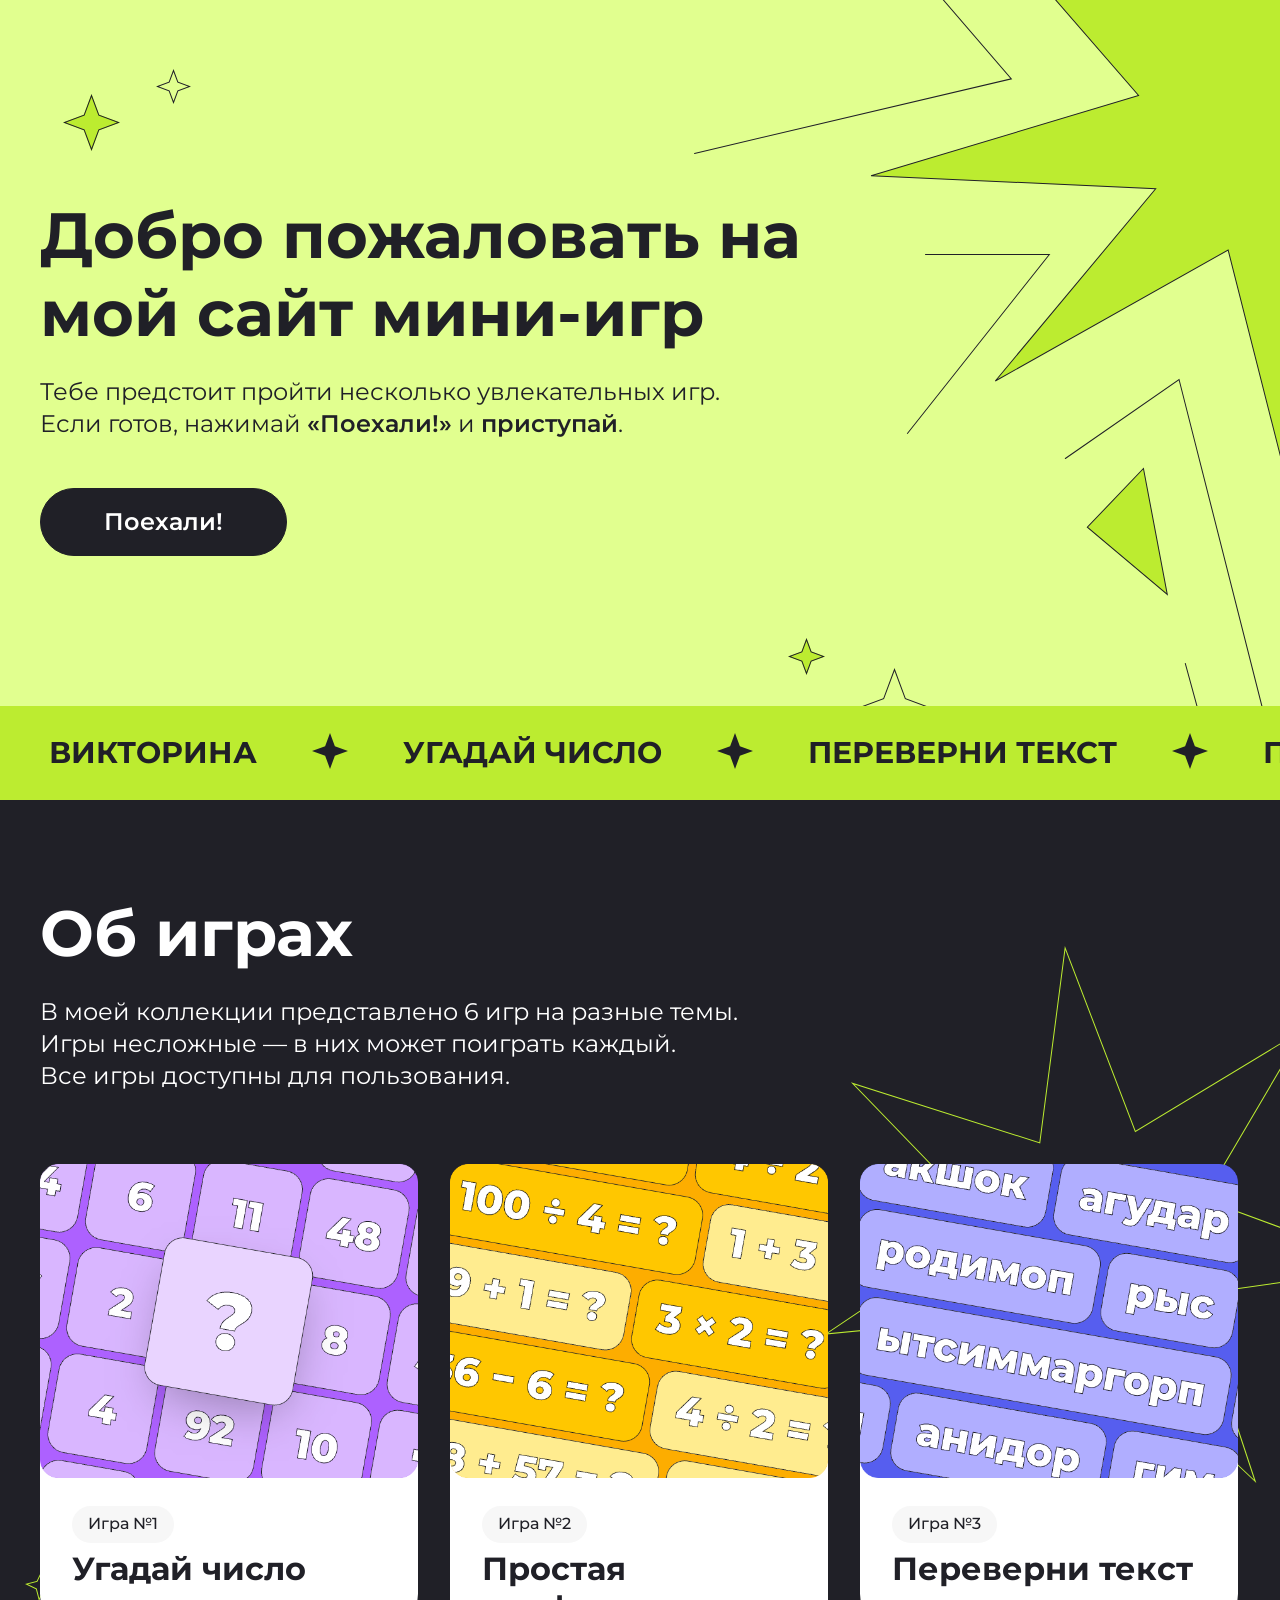
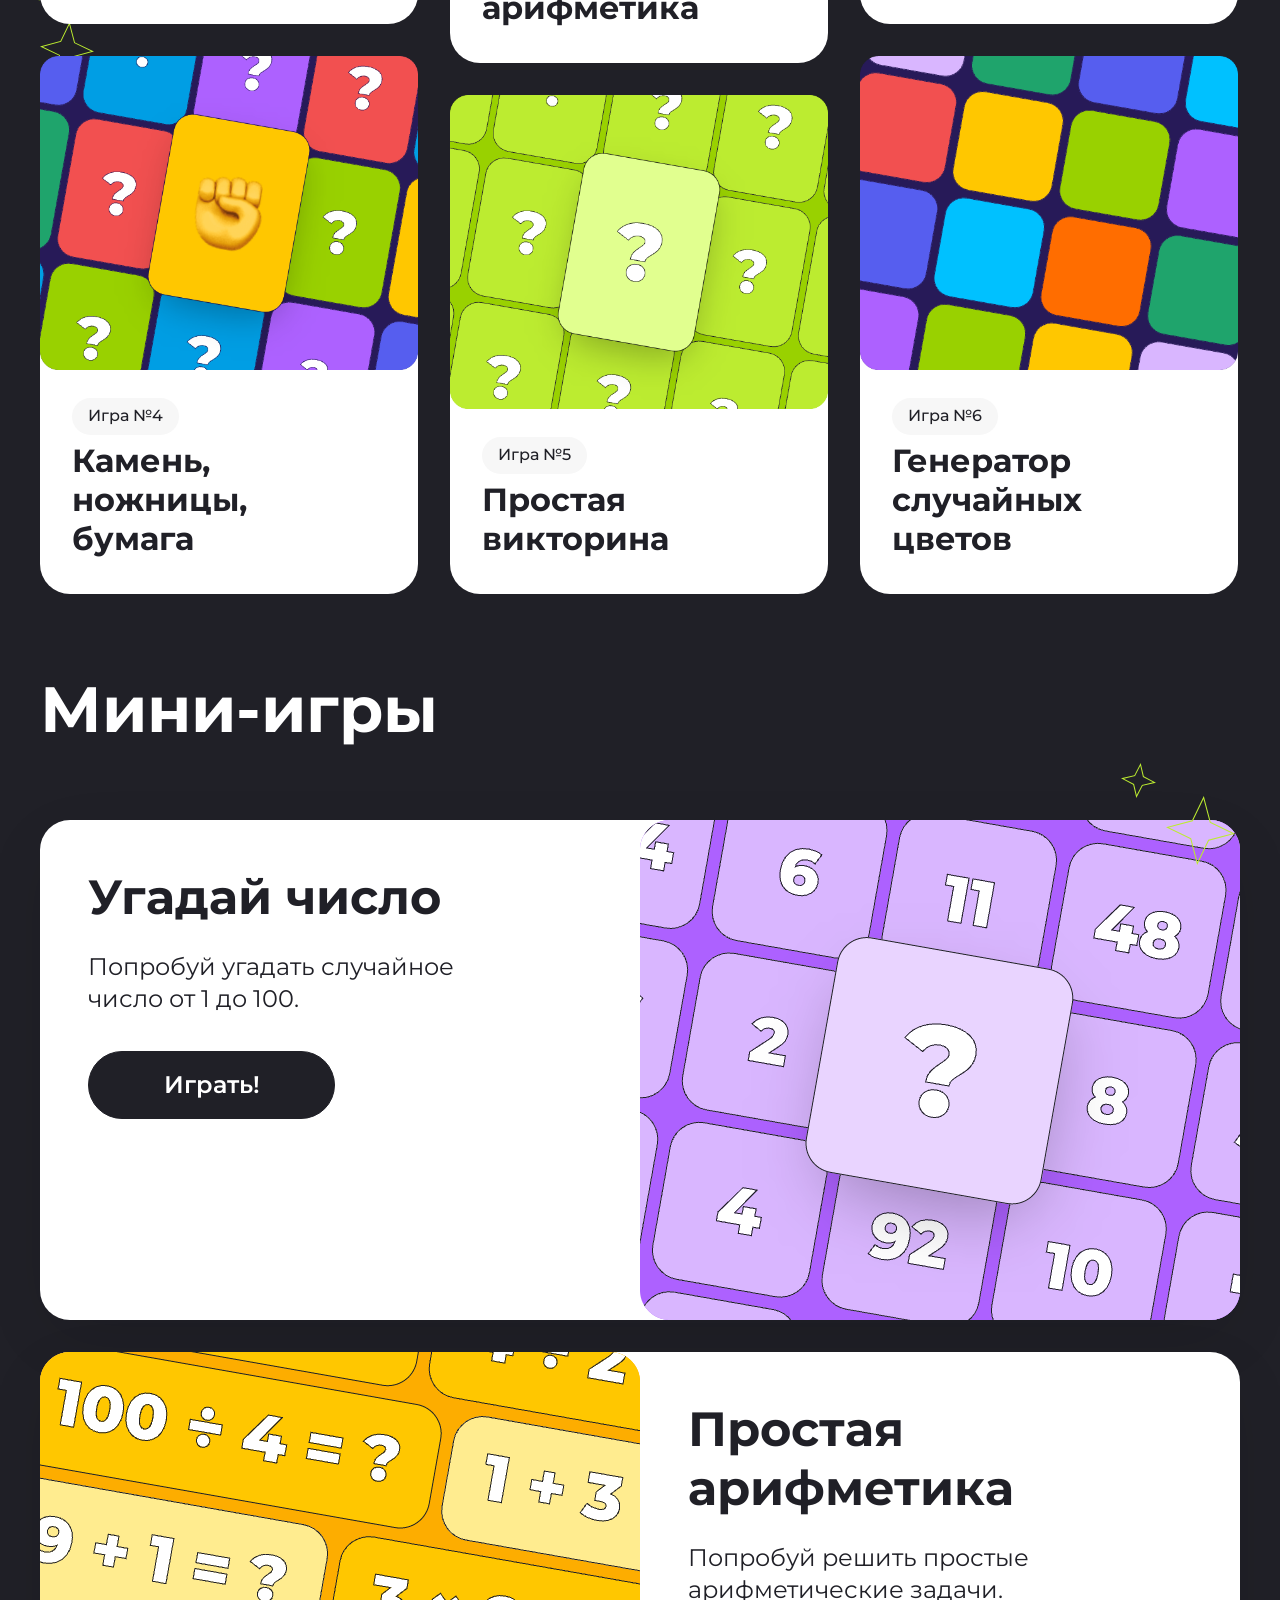
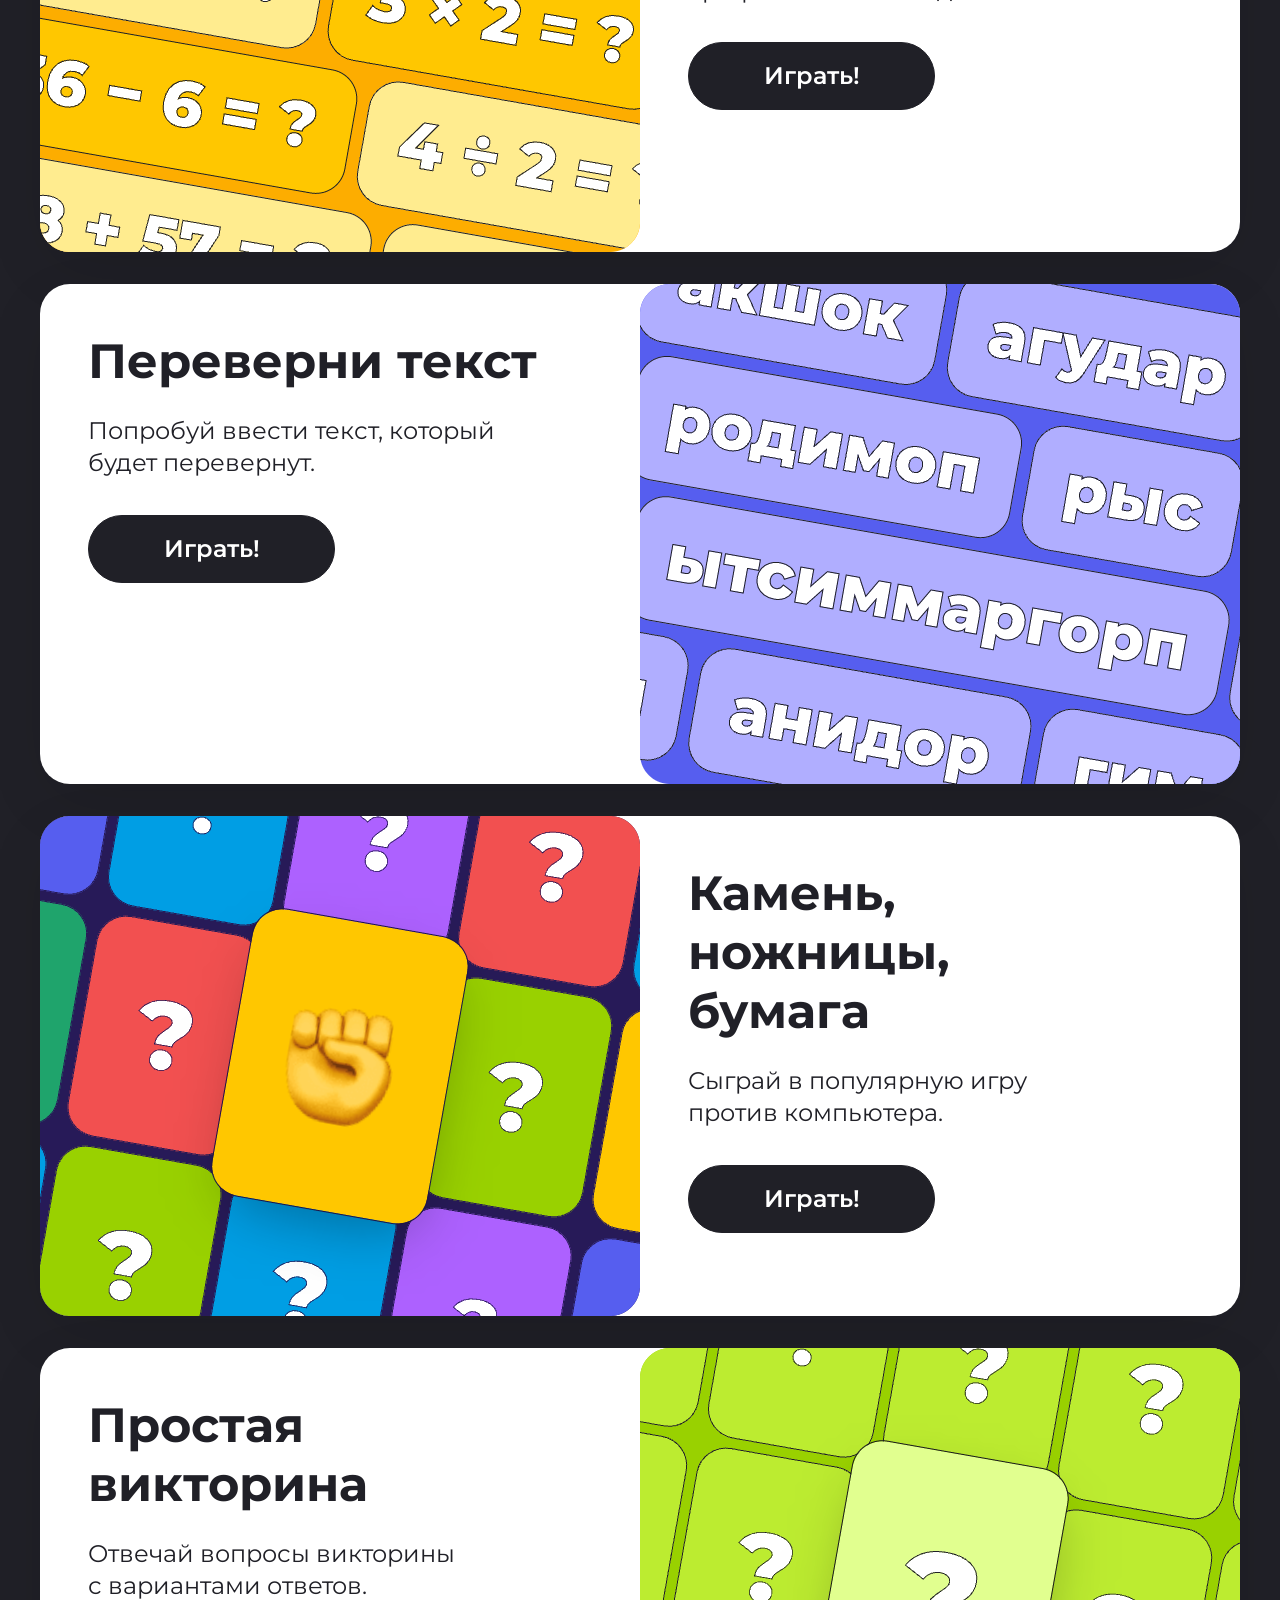
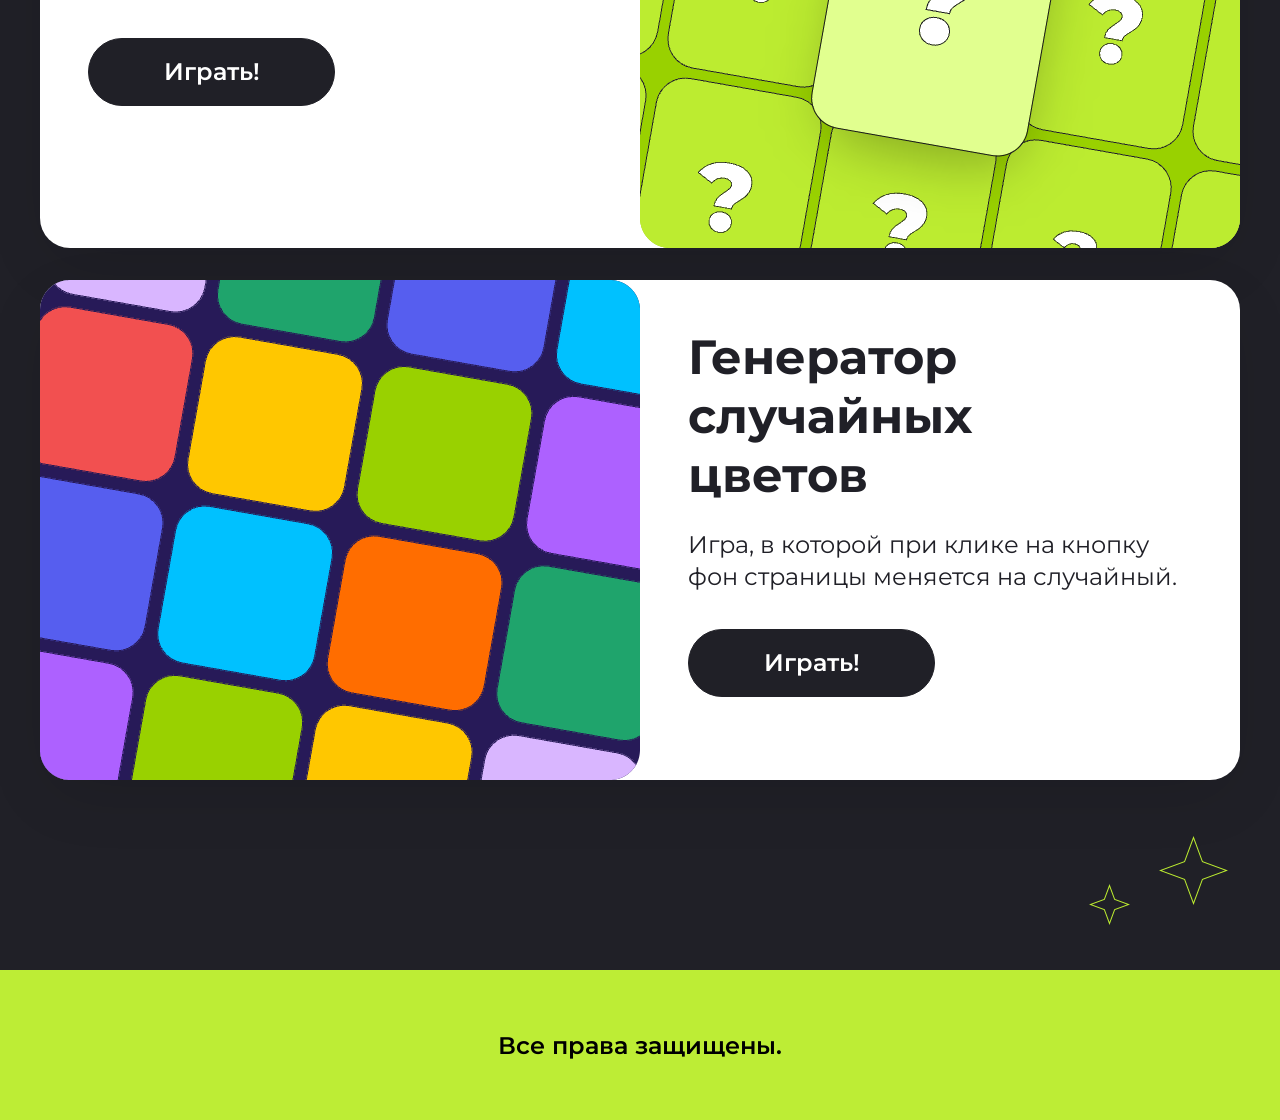
==== commit a2757e50: "Курсовая работав" ====
--- a/index.html
+++ b/index.html
@@ -10,8 +10,8 @@
 </head>
 
 <body>
-  <section class="top center">
-    <div class="top__content">
+  <section class="top">
+    <div class="top__content center">
       <img class="top__content-star-1" src="./img/star-1.svg" alt="star">
       <img class="top__content-star-2" src="./img/star-2.svg" alt="star">
       <img class="top__content-star-3" src="./img/star-3.svg" alt="star">
@@ -36,6 +36,34 @@
         <a class="top__content-button" href="#about-games"> Поехали!</a>
       </div>
     </div>
+    <div class="top__scroll-container">
+      <div class="top__scroll-container-content">
+        <div class="top__scroll-container-word left-scroll-container">ВИКТОРИНА</div>
+        <div class="top__scroll-container-star">
+          <img class="top__scroll-container-star-item" src="./img/star-scroll.svg" alt="star">
+        </div>
+        <div class="top__scroll-container-word">УГАДАЙ ЧИСЛО</div>
+        <div class="top__scroll-container-star">
+          <img class="top__scroll-container-star-item" src="./img/star-scroll.svg" alt="star">
+        </div>
+        <div class="top__scroll-container-word">ПЕРЕВЕРНИ ТЕКСТ</div>
+        <div class="top__scroll-container-star">
+          <img class="top__scroll-container-star-item" src="./img/star-scroll.svg" alt="star">
+        </div>
+        <div class="top__scroll-container-word">ПРОСТАЯ АРИФМЕТИКА</div>
+        <div class="top__scroll-container-star">
+          <img class="top__scroll-container-star-item" src="./img/star-scroll.svg" alt="star">
+        </div>
+        <div class="top__scroll-container-word">КАМЕНЬ, НОЖНИЦЫ, БУМАГА</div>
+        <div class="top__scroll-container-star">
+          <img class="top__scroll-container-star-item" src="./img/star-scroll.svg" alt="star">
+        </div>
+        <div class="top__scroll-container-word">ГЕНЕРАТОР СЛУЧАЙНЫХ ЦВЕТОВ</div>
+        <div class="top__scroll-container-star">
+          <img class="top__scroll-container-star-item" src="./img/star-scroll.svg" alt="star">
+        </div>
+      </div>
+    </div>
   </section>
 
   <section class="about-games center" id="about-games">
@@ -46,7 +74,7 @@
     </div>
 
 
-    <div class="about-games__content">
+    <div class="about-games__content" id="about-games">
       <h1 class="about-games__content-title">Об играх</h1>
       <p class="about-games__content-quote">В моей коллекции представлено 6 игр на разные темы.<br> Игры несложные — в
         них может поиграть каждый. <br>Все игры доступны для пользования. </p>
@@ -128,10 +156,10 @@
   <section class="mini-games center">
 
 
-       <img class="mini-games-star-1" src="./img/star-9.svg" alt="star">
-      <img class="mini-games-star-2" src="./img/star-10.svg" alt="star">
-      <img class="mini-games-star-3" src="./img/star-11.svg" alt="star">
-      <img class="mini-games-star-4" src="./img/star-12.svg" alt="star">
+    <img class="mini-games-star-1" src="./img/star-9.svg" alt="star">
+    <img class="mini-games-star-2" src="./img/star-10.svg" alt="star">
+    <img class="mini-games-star-3" src="./img/star-11.svg" alt="star">
+    <img class="mini-games-star-4" src="./img/star-12.svg" alt="star">
 
     <h1 class="mini-games__content-title">Мини-игры</h1>
     <div class="mini-games__cards-container">
@@ -142,32 +170,34 @@
           <h2 class="mini-games__cards-container-item-content-title">Угадай число</h2>
           <span class="mini-games__cards-container-item-content-description">Попробуй угадать случайное<br> число от 1
             до 100.</span>
-          <div class="mini-games__cards-container-item-content-button-container">
-            <a class="mini-games__cards-container-item-content-button" href="#about-games">Играть!</a>
+          <div class="mini-games__cards-container-item-content-button-container" id="game-1">
+            <a class="mini-games__cards-container-item-content-button">Играть!</a>
           </div>
         </div>
         <img class="mini-games__cards-container-item-img" src="./img/card-1.png" alt="Image for game card">
       </article>
 
 
-       <article class="mini-games__cards-container-item card-content-right" id="simple-arithmetic">
+      <article class="mini-games__cards-container-item card-content-right" id="simple-arithmetic">
         <div class="mini-games__cards-container-item-content">
           <h2 class="mini-games__cards-container-item-content-title">Простая<br>арифметика</h2>
-          <span class="mini-games__cards-container-item-content-description">Попробуй решить простые<br>арифметические задачи.</span>
-          <div class="mini-games__cards-container-item-content-button-container">
-            <a class="mini-games__cards-container-item-content-button" href="#about-games">Играть!</a>
+          <span class="mini-games__cards-container-item-content-description">Попробуй решить простые<br>арифметические
+            задачи.</span>
+          <div class="mini-games__cards-container-item-content-button-container" id="game-2">
+            <a class="mini-games__cards-container-item-content-button">Играть!</a>
           </div>
         </div>
         <img class="mini-games__cards-container-item-img" src="./img/card-2.png" alt="Image for game card">
       </article>
 
 
-       <article class="mini-games__cards-container-item" id="reverse-text">
+      <article class="mini-games__cards-container-item" id="reverse-text">
         <div class="mini-games__cards-container-item-content">
           <h2 class="mini-games__cards-container-item-content-title">Переверни текст</h2>
-          <span class="mini-games__cards-container-item-content-description">Попробуй ввести текст, который<br> будет перевернут.</span>
-          <div class="mini-games__cards-container-item-content-button-container">
-            <a class="mini-games__cards-container-item-content-button" href="#about-games">Играть!</a>
+          <span class="mini-games__cards-container-item-content-description">Попробуй ввести текст, который<br> будет
+            перевернут.</span>
+          <div class="mini-games__cards-container-item-content-button-container" id="game-3">
+            <a class="mini-games__cards-container-item-content-button">Играть!</a>
           </div>
         </div>
         <img class="mini-games__cards-container-item-img" src="./img/card-3.png" alt="Image for game card">
@@ -177,21 +207,23 @@
       <article class="mini-games__cards-container-item" id="rock-paper-scissors">
         <div class="mini-games__cards-container-item-content">
           <h2 class="mini-games__cards-container-item-content-title">Камень,<br>ножницы,<br>бумага</h2>
-          <span class="mini-games__cards-container-item-content-description">Сыграй в популярную игру<br>против компьютера.</span>
-          <div class="mini-games__cards-container-item-content-button-container">
-            <a class="mini-games__cards-container-item-content-button" href="#about-games">Играть!</a>
+          <span class="mini-games__cards-container-item-content-description">Сыграй в популярную игру<br>против
+            компьютера.</span>
+          <div class="mini-games__cards-container-item-content-button-container" id="game-4">
+            <a class="mini-games__cards-container-item-content-button">Играть!</a>
           </div>
         </div>
         <img class="mini-games__cards-container-item-img" src="./img/card-4.png" alt="Image for game card">
       </article>
 
 
-       <article class="mini-games__cards-container-item" id="simple-quiz">
+      <article class="mini-games__cards-container-item" id="simple-quiz">
         <div class="mini-games__cards-container-item-content">
           <h2 class="mini-games__cards-container-item-content-title">Простая<br> викторина</h2>
-          <span class="mini-games__cards-container-item-content-description">Отвечай вопросы викторины<br> с вариантами ответов.</span>
-          <div class="mini-games__cards-container-item-content-button-container">
-            <a class="mini-games__cards-container-item-content-button" href="#about-games">Играть!</a>
+          <span class="mini-games__cards-container-item-content-description">Отвечай вопросы викторины<br> с вариантами
+            ответов.</span>
+          <div class="mini-games__cards-container-item-content-button-container" id="game-5">
+            <a class="mini-games__cards-container-item-content-button">Играть!</a>
           </div>
         </div>
         <img class="mini-games__cards-container-item-img" src="./img/card-5.png" alt="Image for game card">
@@ -201,9 +233,10 @@
       <article class="mini-games__cards-container-item" id="color-generator">
         <div class="mini-games__cards-container-item-content">
           <h2 class="mini-games__cards-container-item-content-title">Генератор<br>случайных<br>цветов</h2>
-          <span class="mini-games__cards-container-item-content-description">Игра, в которой при клике на кнопку фон страницы меняется на случайный.</span>
-          <div class="mini-games__cards-container-item-content-button-container">
-            <a class="mini-games__cards-container-item-content-button" href="#about-games">Играть!</a>
+          <span class="mini-games__cards-container-item-content-description">Игра, в которой при клике на кнопку фон
+            страницы меняется на случайный.</span>
+          <div class="mini-games__cards-container-item-content-button-container" id="game-6">
+            <a class="mini-games__cards-container-item-content-button">Играть!</a>
           </div>
         </div>
         <img class="mini-games__cards-container-item-img" src="./img/card-6.png" alt="Image for game card">
@@ -215,9 +248,11 @@
 
 
   <footer class="footer">
-      <span class="footer__span">Все права защищены.</span>
+    <span class="footer__span">Все права защищены.</span>
   </footer>
 
+  <script src="games.js"></script>
+
 </body>
 
 </html>
--- a/styles/style.css
+++ b/styles/style.css
@@ -1,3 +1,4 @@
+@charset "UTF-8";
 * {
   margin: 0;
   padding: 0;
@@ -6,6 +7,16 @@
 body {
   font-family: "Montserrat", sans-serif;
   overflow-x: hidden;
+}
+
+.center {
+  padding-left: calc(50% - 600px);
+  padding-right: calc(50% - 600px);
+}
+
+.no-center {
+  padding-left: 0%;
+  padding-right: 0%;
 }
 
 .top {
@@ -101,10 +112,60 @@
 .top__content-button-container:hover .top__content-button {
   color: black;
 }
-
-.center {
-  padding-left: calc(50% - 600px);
-  padding-right: calc(50% - 600px);
+.top__scroll-container {
+  position: relative;
+  z-index: 1142;
+  margin-top: 150px;
+  width: 100%;
+  overflow-x: auto;
+  /* Горизонтальная прокрутка */
+  white-space: nowrap;
+  /* Запрет переноса элементов */
+  background: rgb(188, 236, 48);
+  /* Опционально: рамка для визуального разделения */
+  scrollbar-width: none;
+  /* Для Firefox */
+  -ms-overflow-style: none;
+  /* Для Internet Explorer и Edge */
+}
+.top__scroll-container::-webkit-scrollbar {
+  display: none;
+  /* Для Chrome, Safari, Opera */
+}
+.top__scroll-container-content {
+  display: inline-block;
+  white-space: nowrap;
+  align-items: center;
+  padding-top: 27px;
+  padding-bottom: 27px;
+}
+.top__scroll-container-word {
+  display: inline-block;
+  font-size: 16px;
+  white-space: nowrap;
+  margin-right: 51px;
+  color: rgb(32, 32, 39);
+  font-size: 30px;
+  font-weight: 700;
+  line-height: 110%;
+  letter-spacing: 4%;
+  text-align: left;
+  text-transform: uppercase;
+  vertical-align: middle; /* Вертикальное выравнивание по середине */
+}
+.top__scroll-container-star {
+  margin-right: 51px;
+  display: inline-block;
+  white-space: nowrap;
+  vertical-align: middle; /* Вертикальное выравнивание по середине */
+}
+.top__scroll-container-star-item {
+  width: 36px;
+  height: 36px;
+}
+
+.left-scroll-container {
+  margin-left: 49px;
 }
 
 .about-games {
@@ -317,6 +378,7 @@
   letter-spacing: 0%;
   text-align: center;
   text-decoration: none;
+  cursor: default;
   transition: background-color 0.3s ease, color 0.3s ease;
 }
 .mini-games__cards-container-item-content-button-container:hover {
@@ -350,7 +412,6 @@
   }
   .top {
     height: 700px;
-    display: flex;
     justify-content: center;
     margin-top: 0;
     position: relative;
@@ -437,6 +498,36 @@
     line-height: 141.69%;
     letter-spacing: 0%;
     text-align: center;
+  }
+  .top__scroll-container {
+    margin-top: 126px;
+  }
+  .top__scroll-container-content {
+    display: inline-block;
+    white-space: nowrap;
+    align-items: center;
+    padding-top: 16px;
+    padding-bottom: 16px;
+  }
+  .top__scroll-container-word {
+    color: rgb(32, 32, 39);
+    font-size: 16px;
+    font-weight: 700;
+    line-height: 110%;
+    letter-spacing: 4%;
+    text-align: left;
+    text-transform: uppercase;
+    margin-right: 27px;
+  }
+  .top__scroll-container-star {
+    margin-right: 27px;
+  }
+  .top__scroll-container-star-item {
+    width: 19px;
+    height: 19px;
+  }
+  .left-scroll-container {
+    margin-left: 24px;
   }
   .about-games {
     display: none;
